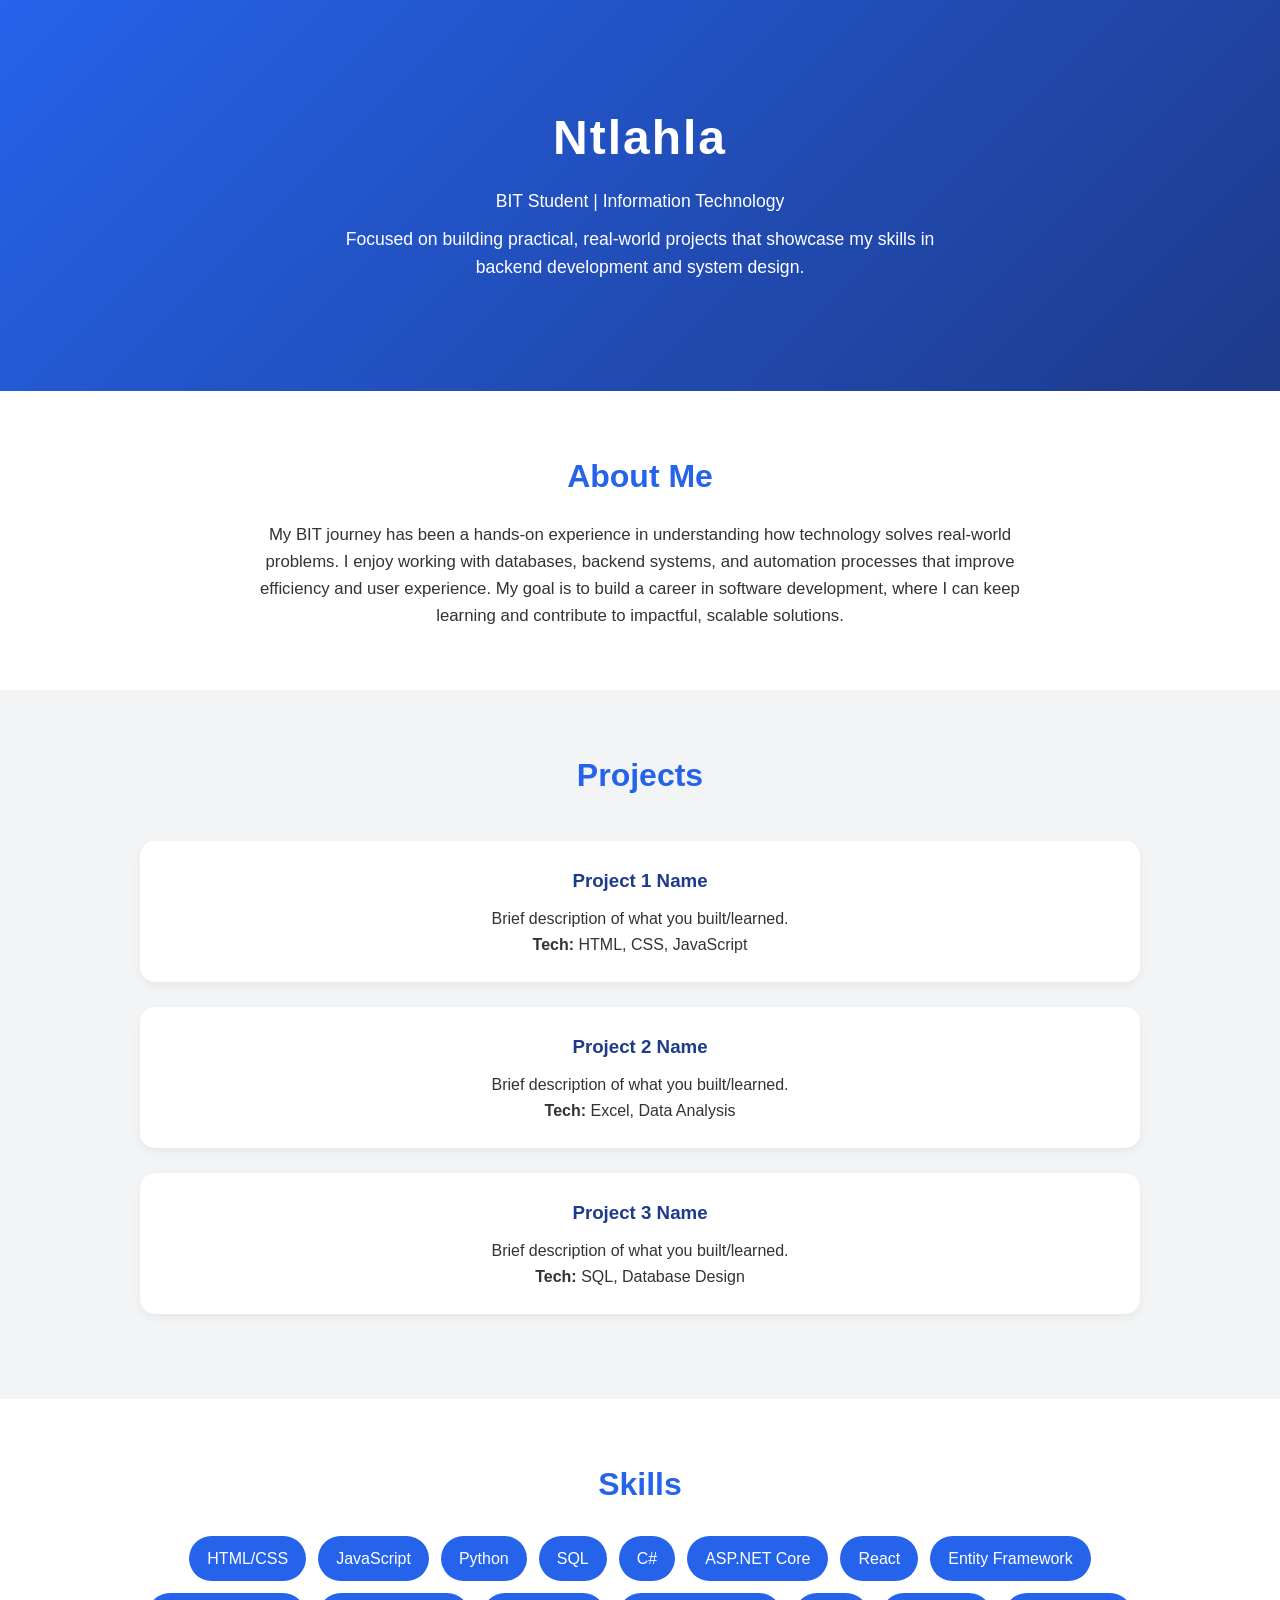
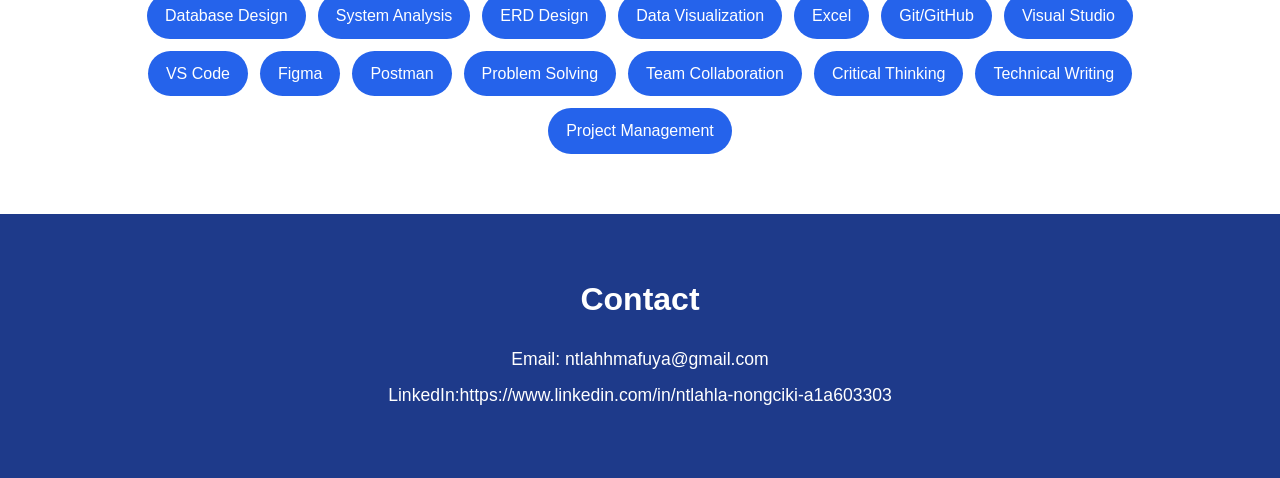
==== index.html @ b8660cd9 "Add files via upload" ====
﻿<!DOCTYPE html>
<html>
<head>
    <meta charset="utf-8" />
    <title>Ntlahla</title>
    <link href="Style.css" rel="stylesheet" />
</head>
<body>
    <!-- HERO SECTION -->
    <section class="hero">
        <div class="container">
            <h1>Ntlahla</h1>
            <p>BIT Student | Information Technology</p>
            <p>
                Focused on building practical, real-world projects that showcase my skills in backend development and system design.
            </p>
        </div>
    </section>

    <!-- ABOUT -->
    <section class="about">
        <div class="container">
            <h2>About Me</h2>
            <p>
                My BIT journey has been a hands-on experience in understanding how technology solves real-world problems.
                I enjoy working with databases, backend systems, and automation processes that improve efficiency and user experience.
                My goal is to build a career in software development, where I can keep learning and contribute to impactful, scalable solutions.
            </p>
        </div>
    </section>

    <!-- PROJECTS -->
    <section class="projects">
        <div class="container">
            <h2>Projects</h2>

            <div class="project-card">
                <h3>Project 1 Name</h3>
                <p>Brief description of what you built/learned.</p>
                <p><strong>Tech:</strong> HTML, CSS, JavaScript</p>
            </div>

            <div class="project-card">
                <h3>Project 2 Name</h3>
                <p>Brief description of what you built/learned.</p>
                <p><strong>Tech:</strong> Excel, Data Analysis</p>
            </div>

            <div class="project-card">
                <h3>Project 3 Name</h3>
                <p>Brief description of what you built/learned.</p>
                <p><strong>Tech:</strong> SQL, Database Design</p>
            </div>
        </div>
    </section>

    <!-- SKILLS -->
    <section class="skills">
        <div class="container">
            <h2>Skills</h2>
            <div class="skills-list">
                <!-- Core Technical Skills -->
                <span class="skill-tag">HTML/CSS</span>
                <span class="skill-tag">JavaScript</span>
                <span class="skill-tag">Python</span>
                <span class="skill-tag">SQL</span>
                <span class="skill-tag">C#</span>
                <span class="skill-tag">ASP.NET Core</span>
                <span class="skill-tag">React</span>
                <span class="skill-tag">Entity Framework</span>

                <!-- Data & Systems -->
                <span class="skill-tag">Database Design</span>
                <span class="skill-tag">System Analysis</span>
                <span class="skill-tag">ERD Design</span>
                <span class="skill-tag">Data Visualization</span>
                <span class="skill-tag">Excel</span>

                <!-- Tools & Platforms -->
                <span class="skill-tag">Git/GitHub</span>
                <span class="skill-tag">Visual Studio</span>
                <span class="skill-tag">VS Code</span>
                <span class="skill-tag">Figma</span>
                <span class="skill-tag">Postman</span>

                <!-- Professional & Soft Skills -->
                <span class="skill-tag">Problem Solving</span>
                <span class="skill-tag">Team Collaboration</span>
                <span class="skill-tag">Critical Thinking</span>
                <span class="skill-tag">Technical Writing</span>
                <span class="skill-tag">Project Management</span>
            </div>
        </div>
    </section>


    <!-- CONTACT -->
    <section class="contact">
        <div class="container">
            <h2>Contact</h2>
            <p>Email: ntlahhmafuya@gmail.com</p>
            <p>LinkedIn:https://www.linkedin.com/in/ntlahla-nongciki-a1a603303</p>
        </div>
    </section>
</body>
</html>
---- Style.css ----
﻿/* ===== GENERAL STYLES ===== */
* {
    margin: 0;
    padding: 0;
    box-sizing: border-box;
    font-family: "Poppins", sans-serif;
}

body {
    background-color: #f9fafb;
    color: #333;
    line-height: 1.6;
}

.container {
    width: 90%;
    max-width: 1000px;
    margin: 0 auto;
}

/* ===== HERO SECTION ===== */
.hero {
    background: linear-gradient(135deg, #2563eb, #1e3a8a);
    color: white;
    text-align: center;
    padding: 100px 20px;
}

    .hero h1 {
        font-size: 3rem;
        margin-bottom: 10px;
        font-weight: 700;
        letter-spacing: 2px;
    }

    .hero p {
        font-size: 1.1rem;
        max-width: 600px;
        margin: 10px auto;
    }

/* ===== ABOUT SECTION ===== */
.about {
    background-color: #fff;
    padding: 60px 20px;
    text-align: center;
}

    .about h2 {
        font-size: 2rem;
        margin-bottom: 20px;
        color: #2563eb;
    }

    .about p {
        max-width: 800px;
        margin: 0 auto;
        font-size: 1.05rem;
    }

/* ===== PROJECTS SECTION ===== */
.projects {
    background-color: #f3f4f6;
    padding: 60px 20px;
    text-align: center;
}

    .projects h2 {
        font-size: 2rem;
        margin-bottom: 40px;
        color: #2563eb;
    }

.project-card {
    background-color: white;
    padding: 25px;
    margin-bottom: 25px;
    border-radius: 15px;
    box-shadow: 0 4px 10px rgba(0, 0, 0, 0.05);
    transition: transform 0.2s ease, box-shadow 0.3s ease;
}

    .project-card:hover {
        transform: translateY(-5px);
        box-shadow: 0 6px 14px rgba(0, 0, 0, 0.1);
    }

    .project-card h3 {
        color: #1e3a8a;
        margin-bottom: 10px;
    }

/* ===== SKILLS SECTION ===== */
.skills {
    background-color: #fff;
    padding: 60px 20px;
    text-align: center;
}

    .skills h2 {
        font-size: 2rem;
        color: #2563eb;
        margin-bottom: 25px;
    }

.skills-list {
    display: flex;
    flex-wrap: wrap;
    justify-content: center;
    gap: 12px;
}

.skill-tag {
    background-color: #2563eb;
    color: white;
    padding: 10px 18px;
    border-radius: 30px;
    font-size: 1rem;
    transition: background-color 0.3s ease, transform 0.2s ease;
}

    .skill-tag:hover {
        background-color: #1d4ed8;
        transform: scale(1.05);
    }

/* ===== CONTACT SECTION ===== */
.contact {
    background-color: #1e3a8a;
    color: white;
    padding: 60px 20px;
    text-align: center;
}

    .contact h2 {
        font-size: 2rem;
        margin-bottom: 20px;
    }

    .contact p {
        margin: 8px 0;
        font-size: 1.1rem;
    }

    .contact a {
        color: #93c5fd;
        text-decoration: none;
    }

        .contact a:hover {
            text-decoration: underline;
        }

/* ===== RESPONSIVE DESIGN ===== */
@media (max-width: 768px) {
    .hero h1 {
        font-size: 2.2rem;
    }

    .hero p {
        font-size: 1rem;
    }

    .skills-list {
        gap: 8px;
    }

    .skill-tag {
        font-size: 0.9rem;
        padding: 8px 14px;
    }
}
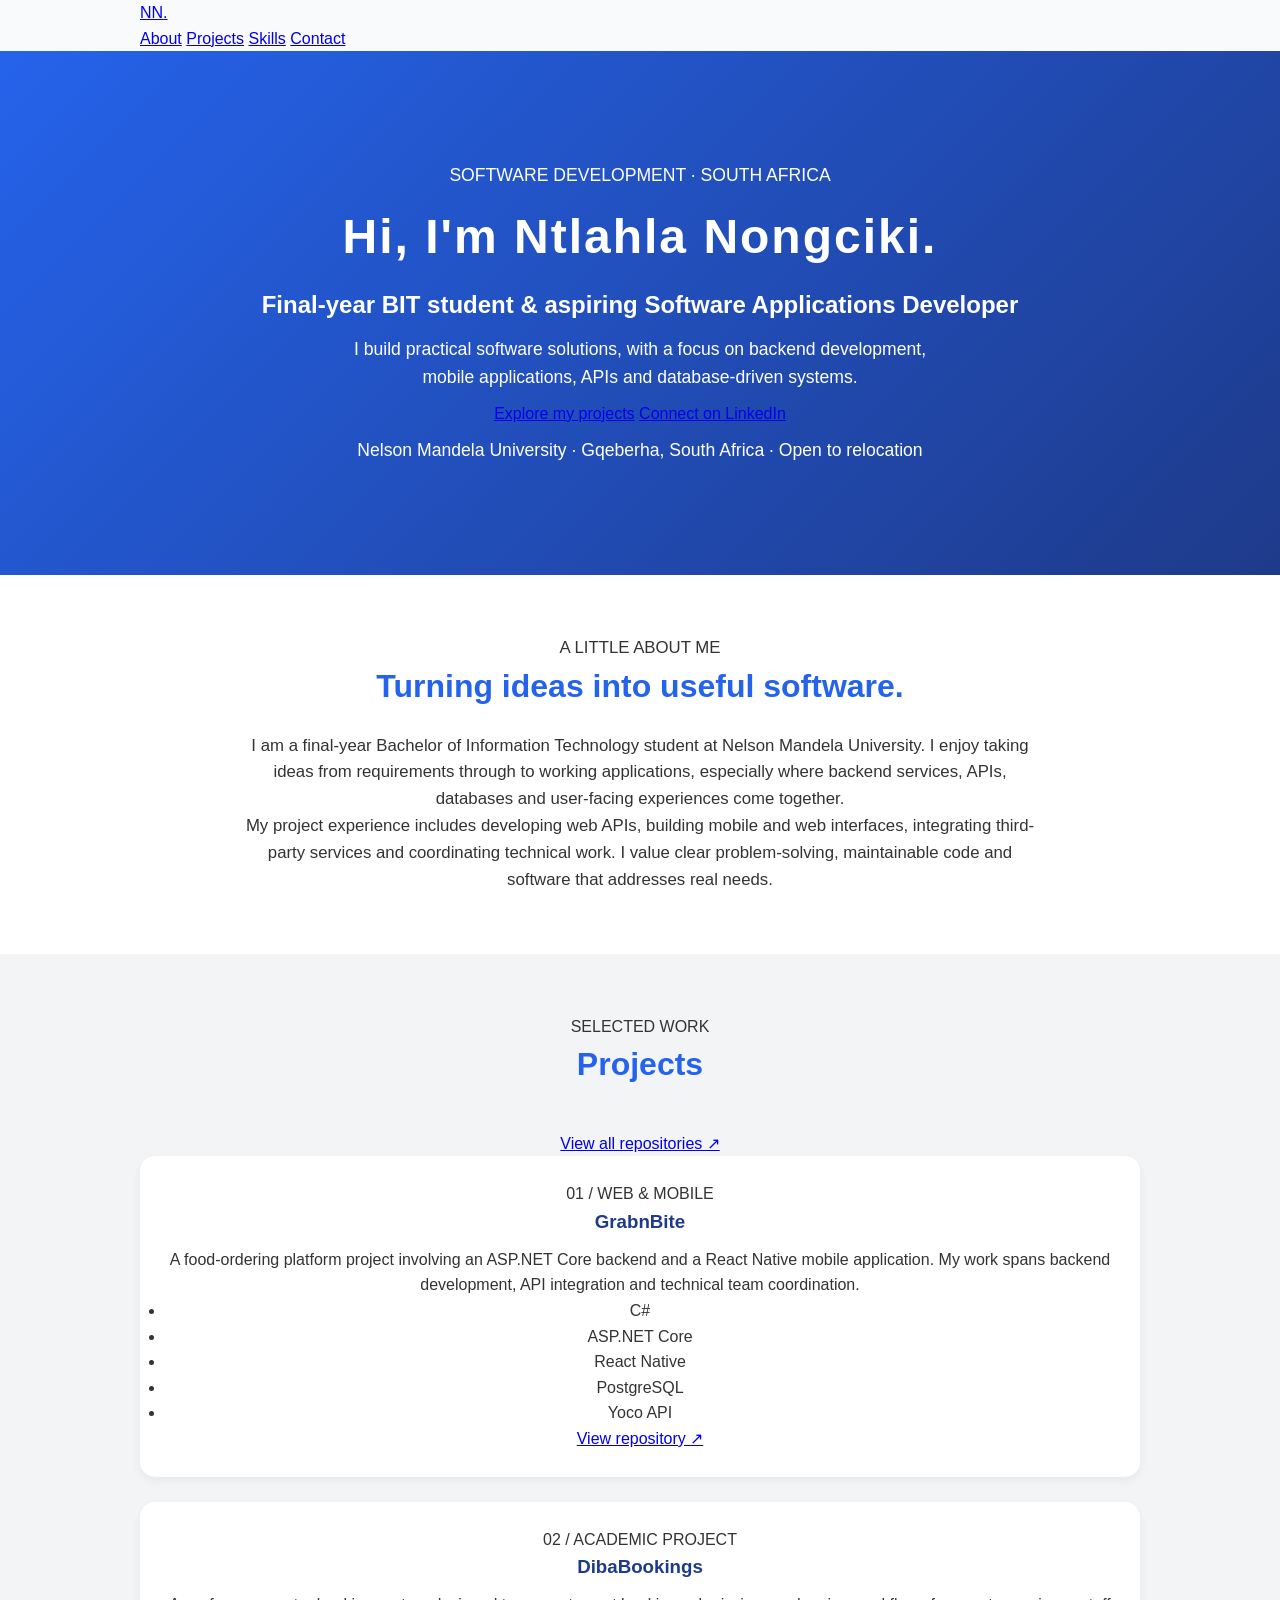
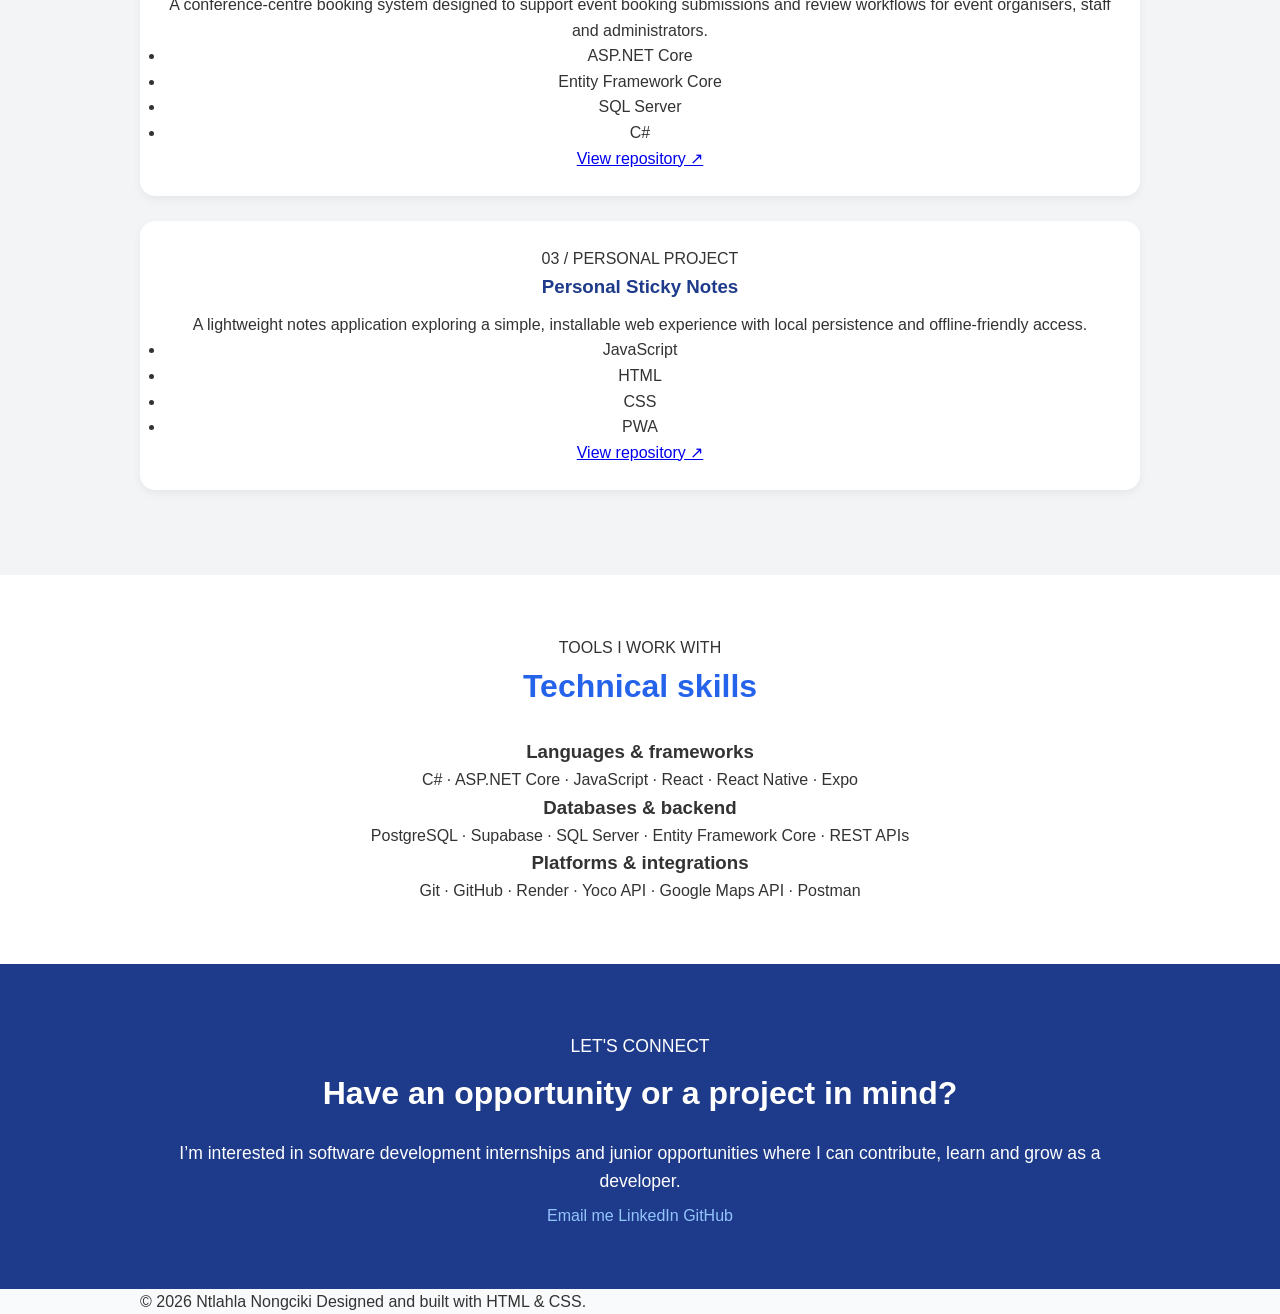
==== commit 2255e177: "Overhaul portfolio homepage content and structure" ====
--- a/index.html
+++ b/index.html
@@ -1,106 +1,134 @@
-﻿<!DOCTYPE html>
-<html>
-<head>
-    <meta charset="utf-8" />
-    <title>Ntlahla</title>
-    <link href="Style.css" rel="stylesheet" />
-</head>
-<body>
-    <!-- HERO SECTION -->
-    <section class="hero">
-        <div class="container">
-            <h1>Ntlahla</h1>
-            <p>BIT Student | Information Technology</p>
-            <p>
-                Focused on building practical, real-world projects that showcase my skills in backend development and system design.
-            </p>
-        </div>
-    </section>
-
-    <!-- ABOUT -->
-    <section class="about">
-        <div class="container">
-            <h2>About Me</h2>
-            <p>
-                My BIT journey has been a hands-on experience in understanding how technology solves real-world problems.
-                I enjoy working with databases, backend systems, and automation processes that improve efficiency and user experience.
-                My goal is to build a career in software development, where I can keep learning and contribute to impactful, scalable solutions.
-            </p>
-        </div>
-    </section>
-
-    <!-- PROJECTS -->
-    <section class="projects">
-        <div class="container">
-            <h2>Projects</h2>
-
-            <div class="project-card">
-                <h3>Project 1 Name</h3>
-                <p>Brief description of what you built/learned.</p>
-                <p><strong>Tech:</strong> HTML, CSS, JavaScript</p>
-            </div>
-
-            <div class="project-card">
-                <h3>Project 2 Name</h3>
-                <p>Brief description of what you built/learned.</p>
-                <p><strong>Tech:</strong> Excel, Data Analysis</p>
-            </div>
-
-            <div class="project-card">
-                <h3>Project 3 Name</h3>
-                <p>Brief description of what you built/learned.</p>
-                <p><strong>Tech:</strong> SQL, Database Design</p>
-            </div>
-        </div>
-    </section>
-
-    <!-- SKILLS -->
-    <section class="skills">
-        <div class="container">
-            <h2>Skills</h2>
-            <div class="skills-list">
-                <!-- Core Technical Skills -->
-                <span class="skill-tag">HTML/CSS</span>
-                <span class="skill-tag">JavaScript</span>
-                <span class="skill-tag">Python</span>
-                <span class="skill-tag">SQL</span>
-                <span class="skill-tag">C#</span>
-                <span class="skill-tag">ASP.NET Core</span>
-                <span class="skill-tag">React</span>
-                <span class="skill-tag">Entity Framework</span>
-
-                <!-- Data & Systems -->
-                <span class="skill-tag">Database Design</span>
-                <span class="skill-tag">System Analysis</span>
-                <span class="skill-tag">ERD Design</span>
-                <span class="skill-tag">Data Visualization</span>
-                <span class="skill-tag">Excel</span>
-
-                <!-- Tools & Platforms -->
-                <span class="skill-tag">Git/GitHub</span>
-                <span class="skill-tag">Visual Studio</span>
-                <span class="skill-tag">VS Code</span>
-                <span class="skill-tag">Figma</span>
-                <span class="skill-tag">Postman</span>
-
-                <!-- Professional & Soft Skills -->
-                <span class="skill-tag">Problem Solving</span>
-                <span class="skill-tag">Team Collaboration</span>
-                <span class="skill-tag">Critical Thinking</span>
-                <span class="skill-tag">Technical Writing</span>
-                <span class="skill-tag">Project Management</span>
-            </div>
-        </div>
-    </section>
-
-
-    <!-- CONTACT -->
-    <section class="contact">
-        <div class="container">
-            <h2>Contact</h2>
-            <p>Email: ntlahhmafuya@gmail.com</p>
-            <p>LinkedIn:https://www.linkedin.com/in/ntlahla-nongciki-a1a603303</p>
-        </div>
-    </section>
-</body>
-</html>+<!DOCTYPE html>
+<html lang="en">
+<head>
+    <meta charset="utf-8">
+    <meta name="viewport" content="width=device-width, initial-scale=1">
+    <meta name="description" content="Portfolio of Ntlahla Nongciki, a final-year Bachelor of Information Technology student and aspiring software applications developer.">
+    <meta name="theme-color" content="#111827">
+    <title>Ntlahla Nongciki | Software Applications Developer</title>
+    <link rel="stylesheet" href="Style.css">
+</head>
+<body>
+    <header class="site-header">
+        <nav class="nav container" aria-label="Main navigation">
+            <a class="brand" href="#home">NN<span>.</span></a>
+            <div class="nav-links">
+                <a href="#about">About</a>
+                <a href="#projects">Projects</a>
+                <a href="#skills">Skills</a>
+                <a href="#contact">Contact</a>
+            </div>
+        </nav>
+    </header>
+
+    <main>
+        <section class="hero" id="home">
+            <div class="container hero-content">
+                <p class="eyebrow">SOFTWARE DEVELOPMENT · SOUTH AFRICA</p>
+                <h1>Hi, I'm <span>Ntlahla Nongciki.</span></h1>
+                <h2>Final-year BIT student &amp; aspiring Software Applications Developer</h2>
+                <p class="hero-copy">I build practical software solutions, with a focus on backend development, mobile applications, APIs and database-driven systems.</p>
+                <div class="hero-actions">
+                    <a class="button button-primary" href="#projects">Explore my projects</a>
+                    <a class="button button-secondary" href="https://www.linkedin.com/in/ntlahla-nongciki-a1a603303/" target="_blank" rel="noopener noreferrer">Connect on LinkedIn</a>
+                </div>
+                <p class="location-note">Nelson Mandela University · Gqeberha, South Africa · Open to relocation</p>
+            </div>
+        </section>
+
+        <section class="section about" id="about">
+            <div class="container narrow">
+                <p class="eyebrow">A LITTLE ABOUT ME</p>
+                <h2>Turning ideas into useful software.</h2>
+                <p>I am a final-year Bachelor of Information Technology student at Nelson Mandela University. I enjoy taking ideas from requirements through to working applications, especially where backend services, APIs, databases and user-facing experiences come together.</p>
+                <p>My project experience includes developing web APIs, building mobile and web interfaces, integrating third-party services and coordinating technical work. I value clear problem-solving, maintainable code and software that addresses real needs.</p>
+            </div>
+        </section>
+
+        <section class="section projects" id="projects">
+            <div class="container">
+                <div class="section-heading">
+                    <div>
+                        <p class="eyebrow">SELECTED WORK</p>
+                        <h2>Projects</h2>
+                    </div>
+                    <a class="text-link" href="https://github.com/Ntlahla5408?tab=repositories" target="_blank" rel="noopener noreferrer">View all repositories ↗</a>
+                </div>
+
+                <div class="project-grid">
+                    <article class="project-card">
+                        <div class="project-number">01 / WEB &amp; MOBILE</div>
+                        <h3>GrabnBite</h3>
+                        <p>A food-ordering platform project involving an ASP.NET Core backend and a React Native mobile application. My work spans backend development, API integration and technical team coordination.</p>
+                        <ul class="tag-list">
+                            <li>C#</li><li>ASP.NET Core</li><li>React Native</li><li>PostgreSQL</li><li>Yoco API</li>
+                        </ul>
+                        <a class="card-link" href="https://github.com/Mega-X-Industries/GrabnBite" target="_blank" rel="noopener noreferrer">View repository ↗</a>
+                    </article>
+
+                    <article class="project-card">
+                        <div class="project-number">02 / ACADEMIC PROJECT</div>
+                        <h3>DibaBookings</h3>
+                        <p>A conference-centre booking system designed to support event booking submissions and review workflows for event organisers, staff and administrators.</p>
+                        <ul class="tag-list">
+                            <li>ASP.NET Core</li><li>Entity Framework Core</li><li>SQL Server</li><li>C#</li>
+                        </ul>
+                        <a class="card-link" href="https://github.com/Ntlahla5408/DibaBookings" target="_blank" rel="noopener noreferrer">View repository ↗</a>
+                    </article>
+
+                    <article class="project-card">
+                        <div class="project-number">03 / PERSONAL PROJECT</div>
+                        <h3>Personal Sticky Notes</h3>
+                        <p>A lightweight notes application exploring a simple, installable web experience with local persistence and offline-friendly access.</p>
+                        <ul class="tag-list">
+                            <li>JavaScript</li><li>HTML</li><li>CSS</li><li>PWA</li>
+                        </ul>
+                        <a class="card-link" href="https://github.com/Ntlahla5408/Personal_Sticky_Notes" target="_blank" rel="noopener noreferrer">View repository ↗</a>
+                    </article>
+                </div>
+            </div>
+        </section>
+
+        <section class="section skills" id="skills">
+            <div class="container">
+                <p class="eyebrow">TOOLS I WORK WITH</p>
+                <h2>Technical skills</h2>
+                <div class="skill-groups">
+                    <div class="skill-group">
+                        <h3>Languages &amp; frameworks</h3>
+                        <p>C# · ASP.NET Core · JavaScript · React · React Native · Expo</p>
+                    </div>
+                    <div class="skill-group">
+                        <h3>Databases &amp; backend</h3>
+                        <p>PostgreSQL · Supabase · SQL Server · Entity Framework Core · REST APIs</p>
+                    </div>
+                    <div class="skill-group">
+                        <h3>Platforms &amp; integrations</h3>
+                        <p>Git · GitHub · Render · Yoco API · Google Maps API · Postman</p>
+                    </div>
+                </div>
+            </div>
+        </section>
+
+        <section class="section contact" id="contact">
+            <div class="container narrow">
+                <p class="eyebrow">LET'S CONNECT</p>
+                <h2>Have an opportunity or a project in mind?</h2>
+                <p>I’m interested in software development internships and junior opportunities where I can contribute, learn and grow as a developer.</p>
+                <div class="contact-actions">
+                    <a class="button button-primary" href="mailto:ntlahhmafuya@gmail.com">Email me</a>
+                    <a class="button button-secondary" href="https://www.linkedin.com/in/ntlahla-nongciki-a1a603303/" target="_blank" rel="noopener noreferrer">LinkedIn</a>
+                    <a class="button button-secondary" href="https://github.com/Ntlahla5408" target="_blank" rel="noopener noreferrer">GitHub</a>
+                </div>
+            </div>
+        </section>
+    </main>
+
+    <footer class="site-footer">
+        <div class="container footer-inner">
+            <span>© <span id="year">2026</span> Ntlahla Nongciki</span>
+            <span>Designed and built with HTML &amp; CSS.</span>
+        </div>
+    </footer>
+</body>
+</html>
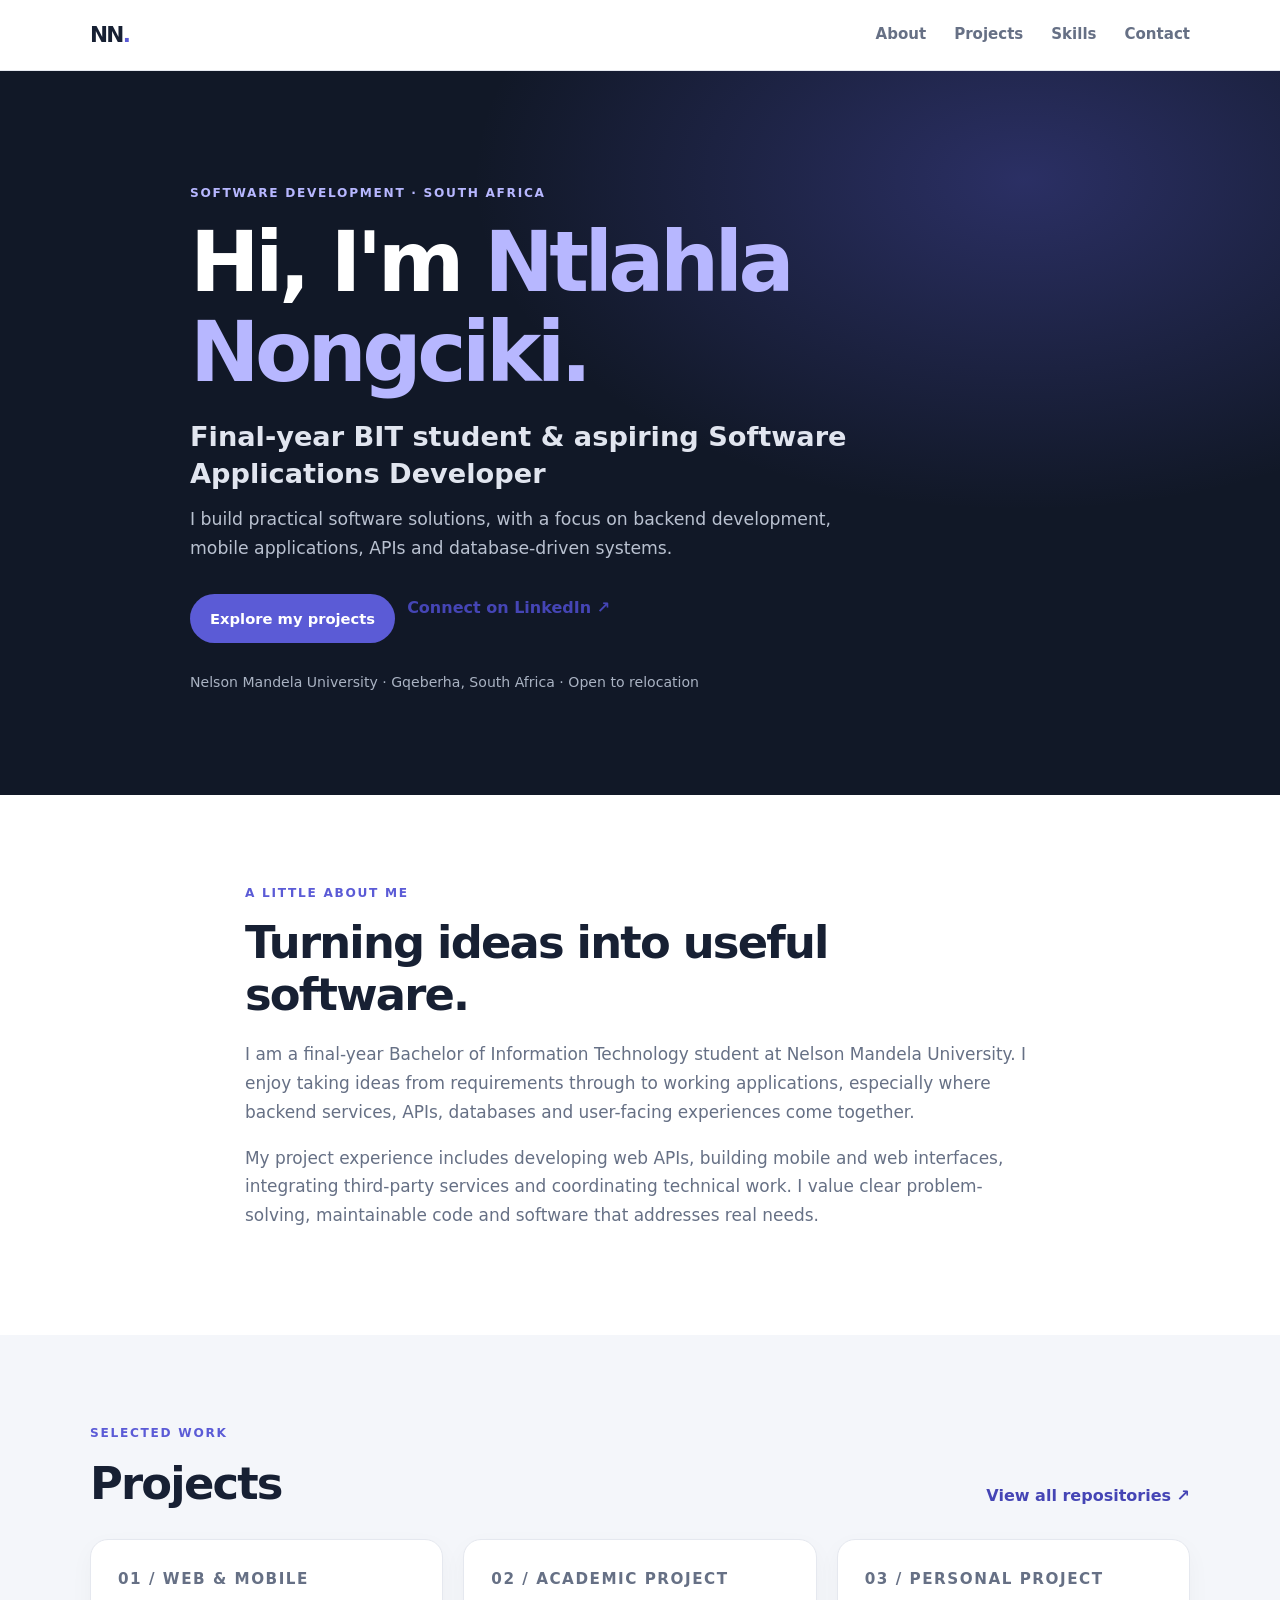
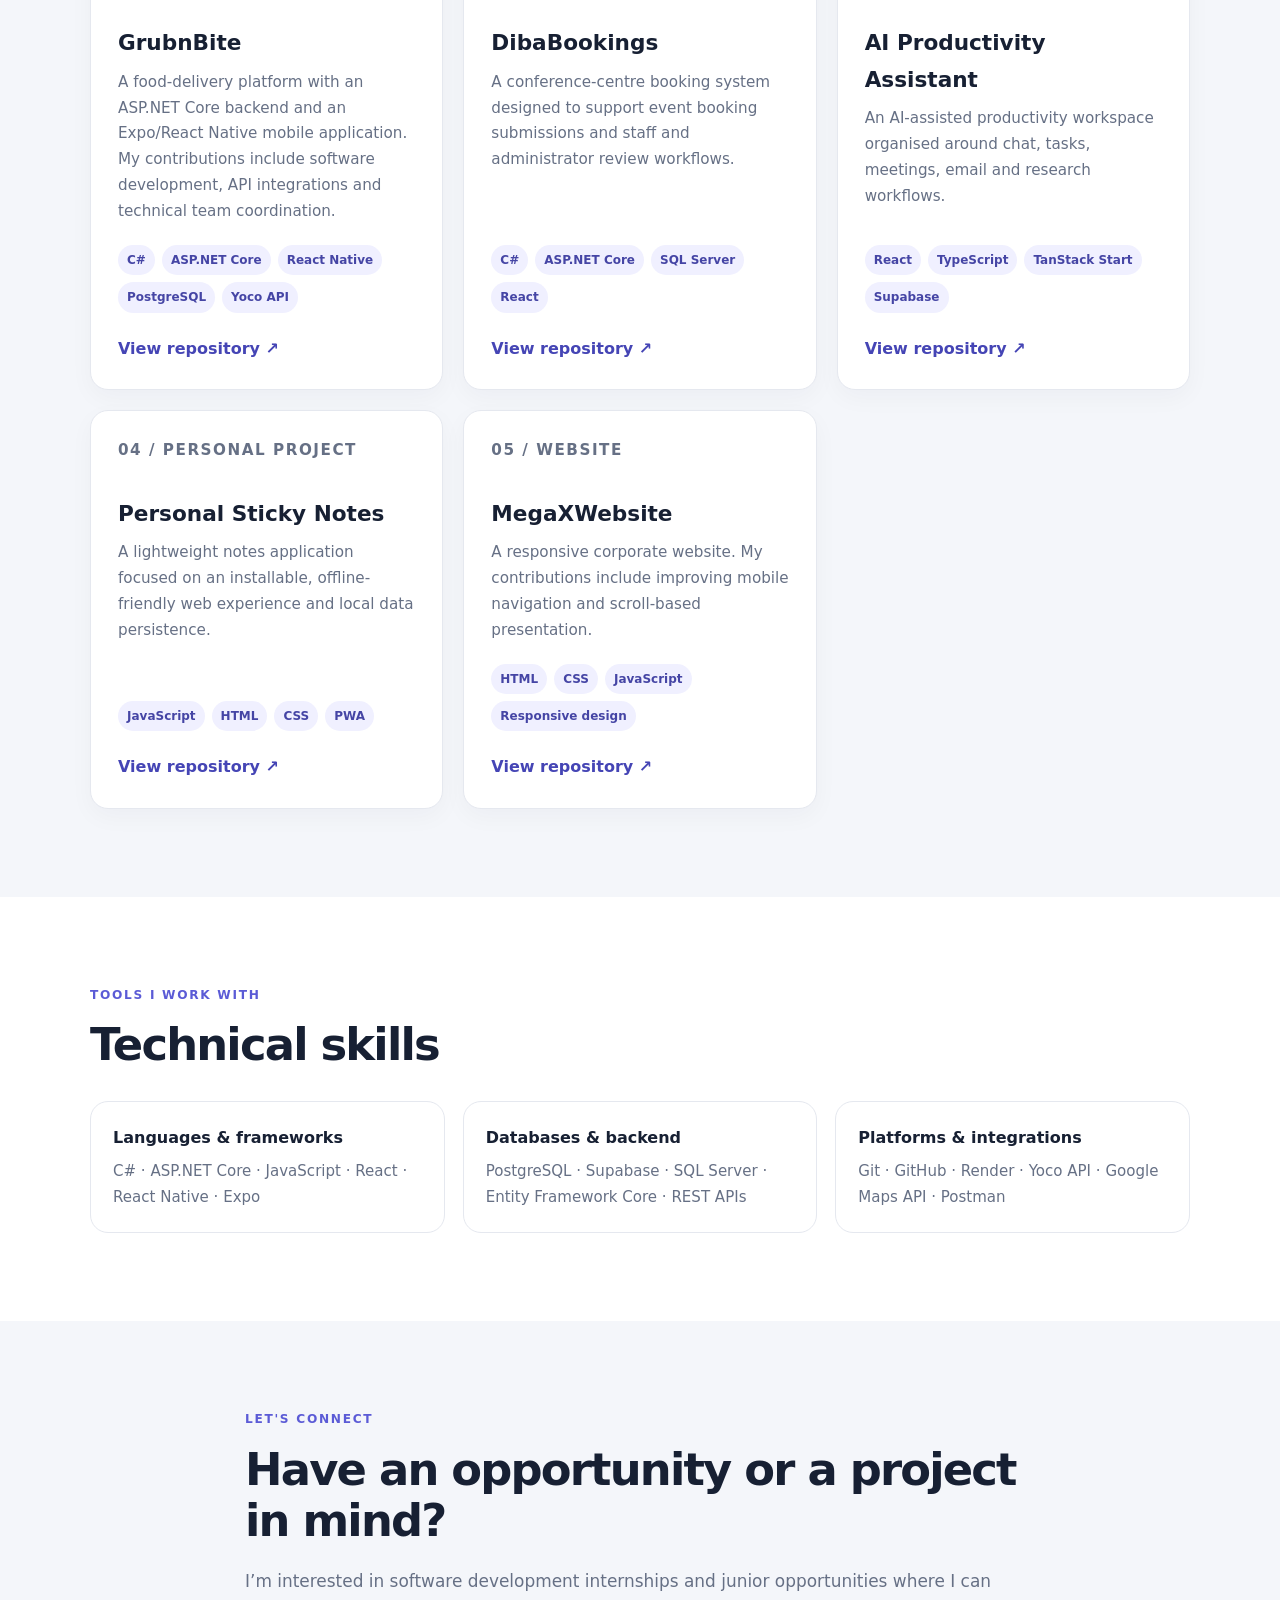
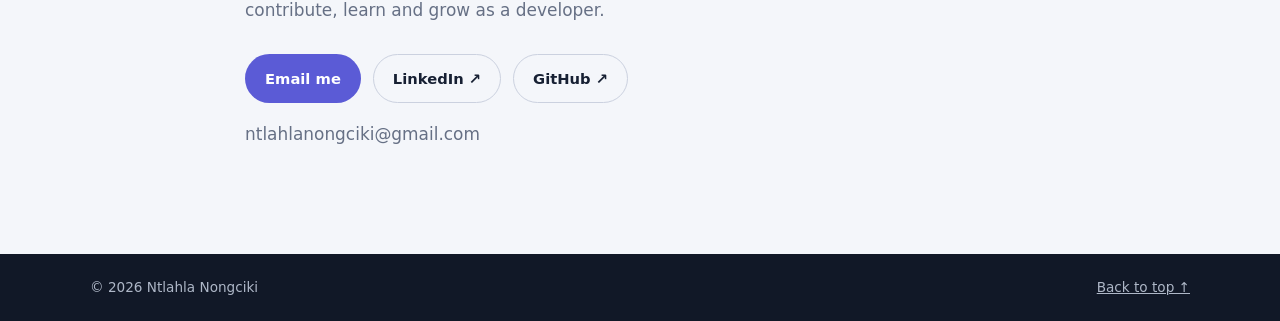
==== commit 7a96045a: "Refresh portfolio content and project showcase" ====
--- a/index.html
+++ b/index.html
@@ -4,14 +4,14 @@
     <meta charset="utf-8">
     <meta name="viewport" content="width=device-width, initial-scale=1">
     <meta name="description" content="Portfolio of Ntlahla Nongciki, a final-year Bachelor of Information Technology student and aspiring software applications developer.">
-    <meta name="theme-color" content="#111827">
+    <meta name="theme-color" content="#ffffff">
     <title>Ntlahla Nongciki | Software Applications Developer</title>
     <link rel="stylesheet" href="Style.css">
 </head>
 <body>
     <header class="site-header">
         <nav class="nav container" aria-label="Main navigation">
-            <a class="brand" href="#home">NN<span>.</span></a>
+            <a class="brand" href="#home" aria-label="Ntlahla Nongciki, home">NN<span>.</span></a>
             <div class="nav-links">
                 <a href="#about">About</a>
                 <a href="#projects">Projects</a>
@@ -30,7 +30,7 @@
                 <p class="hero-copy">I build practical software solutions, with a focus on backend development, mobile applications, APIs and database-driven systems.</p>
                 <div class="hero-actions">
                     <a class="button button-primary" href="#projects">Explore my projects</a>
-                    <a class="button button-secondary" href="https://www.linkedin.com/in/ntlahla-nongciki-a1a603303/" target="_blank" rel="noopener noreferrer">Connect on LinkedIn</a>
+                    <a class="text-link" href="https://www.linkedin.com/in/ntlahla-nongciki-a1a603303/" target="_blank" rel="noopener noreferrer">Connect on LinkedIn ↗</a>
                 </div>
                 <p class="location-note">Nelson Mandela University · Gqeberha, South Africa · Open to relocation</p>
             </div>
@@ -57,33 +57,43 @@
 
                 <div class="project-grid">
                     <article class="project-card">
-                        <div class="project-number">01 / WEB &amp; MOBILE</div>
-                        <h3>GrabnBite</h3>
-                        <p>A food-ordering platform project involving an ASP.NET Core backend and a React Native mobile application. My work spans backend development, API integration and technical team coordination.</p>
-                        <ul class="tag-list">
-                            <li>C#</li><li>ASP.NET Core</li><li>React Native</li><li>PostgreSQL</li><li>Yoco API</li>
-                        </ul>
+                        <p class="project-number">01 / WEB &amp; MOBILE</p>
+                        <h3>GrubnBite</h3>
+                        <p>A food-delivery platform with an ASP.NET Core backend and an Expo/React Native mobile application. My contributions include software development, API integrations and technical team coordination.</p>
+                        <ul class="tag-list"><li>C#</li><li>ASP.NET Core</li><li>React Native</li><li>PostgreSQL</li><li>Yoco API</li></ul>
                         <a class="card-link" href="https://github.com/Mega-X-Industries/GrabnBite" target="_blank" rel="noopener noreferrer">View repository ↗</a>
                     </article>
 
                     <article class="project-card">
-                        <div class="project-number">02 / ACADEMIC PROJECT</div>
+                        <p class="project-number">02 / ACADEMIC PROJECT</p>
                         <h3>DibaBookings</h3>
-                        <p>A conference-centre booking system designed to support event booking submissions and review workflows for event organisers, staff and administrators.</p>
-                        <ul class="tag-list">
-                            <li>ASP.NET Core</li><li>Entity Framework Core</li><li>SQL Server</li><li>C#</li>
-                        </ul>
+                        <p>A conference-centre booking system designed to support event booking submissions and staff and administrator review workflows.</p>
+                        <ul class="tag-list"><li>C#</li><li>ASP.NET Core</li><li>SQL Server</li><li>React</li></ul>
                         <a class="card-link" href="https://github.com/Ntlahla5408/DibaBookings" target="_blank" rel="noopener noreferrer">View repository ↗</a>
                     </article>
 
                     <article class="project-card">
-                        <div class="project-number">03 / PERSONAL PROJECT</div>
+                        <p class="project-number">03 / PERSONAL PROJECT</p>
+                        <h3>AI Productivity Assistant</h3>
+                        <p>An AI-assisted productivity workspace organised around chat, tasks, meetings, email and research workflows.</p>
+                        <ul class="tag-list"><li>React</li><li>TypeScript</li><li>TanStack Start</li><li>Supabase</li></ul>
+                        <a class="card-link" href="https://github.com/Ntlahla5408/ai_productivity_assistant" target="_blank" rel="noopener noreferrer">View repository ↗</a>
+                    </article>
+
+                    <article class="project-card">
+                        <p class="project-number">04 / PERSONAL PROJECT</p>
                         <h3>Personal Sticky Notes</h3>
-                        <p>A lightweight notes application exploring a simple, installable web experience with local persistence and offline-friendly access.</p>
-                        <ul class="tag-list">
-                            <li>JavaScript</li><li>HTML</li><li>CSS</li><li>PWA</li>
-                        </ul>
+                        <p>A lightweight notes application focused on an installable, offline-friendly web experience and local data persistence.</p>
+                        <ul class="tag-list"><li>JavaScript</li><li>HTML</li><li>CSS</li><li>PWA</li></ul>
                         <a class="card-link" href="https://github.com/Ntlahla5408/Personal_Sticky_Notes" target="_blank" rel="noopener noreferrer">View repository ↗</a>
+                    </article>
+
+                    <article class="project-card">
+                        <p class="project-number">05 / WEBSITE</p>
+                        <h3>MegaXWebsite</h3>
+                        <p>A responsive corporate website. My contributions include improving mobile navigation and scroll-based presentation.</p>
+                        <ul class="tag-list"><li>HTML</li><li>CSS</li><li>JavaScript</li><li>Responsive design</li></ul>
+                        <a class="card-link" href="https://github.com/Mega-X-Industries/MegaXWebsite" target="_blank" rel="noopener noreferrer">View repository ↗</a>
                     </article>
                 </div>
             </div>
@@ -94,18 +104,9 @@
                 <p class="eyebrow">TOOLS I WORK WITH</p>
                 <h2>Technical skills</h2>
                 <div class="skill-groups">
-                    <div class="skill-group">
-                        <h3>Languages &amp; frameworks</h3>
-                        <p>C# · ASP.NET Core · JavaScript · React · React Native · Expo</p>
-                    </div>
-                    <div class="skill-group">
-                        <h3>Databases &amp; backend</h3>
-                        <p>PostgreSQL · Supabase · SQL Server · Entity Framework Core · REST APIs</p>
-                    </div>
-                    <div class="skill-group">
-                        <h3>Platforms &amp; integrations</h3>
-                        <p>Git · GitHub · Render · Yoco API · Google Maps API · Postman</p>
-                    </div>
+                    <div class="skill-group"><h3>Languages &amp; frameworks</h3><p>C# · ASP.NET Core · JavaScript · React · React Native · Expo</p></div>
+                    <div class="skill-group"><h3>Databases &amp; backend</h3><p>PostgreSQL · Supabase · SQL Server · Entity Framework Core · REST APIs</p></div>
+                    <div class="skill-group"><h3>Platforms &amp; integrations</h3><p>Git · GitHub · Render · Yoco API · Google Maps API · Postman</p></div>
                 </div>
             </div>
         </section>
@@ -116,19 +117,20 @@
                 <h2>Have an opportunity or a project in mind?</h2>
                 <p>I’m interested in software development internships and junior opportunities where I can contribute, learn and grow as a developer.</p>
                 <div class="contact-actions">
-                    <a class="button button-primary" href="mailto:ntlahhmafuya@gmail.com">Email me</a>
-                    <a class="button button-secondary" href="https://www.linkedin.com/in/ntlahla-nongciki-a1a603303/" target="_blank" rel="noopener noreferrer">LinkedIn</a>
-                    <a class="button button-secondary" href="https://github.com/Ntlahla5408" target="_blank" rel="noopener noreferrer">GitHub</a>
+                    <a class="button button-primary" href="mailto:ntlahlanongciki@gmail.com">Email me</a>
+                    <a class="button button-secondary" href="https://www.linkedin.com/in/ntlahla-nongciki-a1a603303/" target="_blank" rel="noopener noreferrer">LinkedIn ↗</a>
+                    <a class="button button-secondary" href="https://github.com/Ntlahla5408" target="_blank" rel="noopener noreferrer">GitHub ↗</a>
                 </div>
+                <p class="contact-email">ntlahlanongciki@gmail.com</p>
             </div>
         </section>
     </main>
 
     <footer class="site-footer">
         <div class="container footer-inner">
-            <span>© <span id="year">2026</span> Ntlahla Nongciki</span>
-            <span>Designed and built with HTML &amp; CSS.</span>
+            <span>© 2026 Ntlahla Nongciki</span>
+            <a href="#home">Back to top ↑</a>
         </div>
     </footer>
 </body>
-</html>
+</html>
--- a/Style.css
+++ b/Style.css
@@ -1,172 +1,92 @@
-﻿/* ===== GENERAL STYLES ===== */
-* {
-    margin: 0;
-    padding: 0;
-    box-sizing: border-box;
-    font-family: "Poppins", sans-serif;
-}
-
-body {
-    background-color: #f9fafb;
-    color: #333;
-    line-height: 1.6;
-}
-
-.container {
-    width: 90%;
-    max-width: 1000px;
-    margin: 0 auto;
-}
-
-/* ===== HERO SECTION ===== */
-.hero {
-    background: linear-gradient(135deg, #2563eb, #1e3a8a);
-    color: white;
-    text-align: center;
-    padding: 100px 20px;
-}
-
-    .hero h1 {
-        font-size: 3rem;
-        margin-bottom: 10px;
-        font-weight: 700;
-        letter-spacing: 2px;
-    }
-
-    .hero p {
-        font-size: 1.1rem;
-        max-width: 600px;
-        margin: 10px auto;
-    }
-
-/* ===== ABOUT SECTION ===== */
-.about {
-    background-color: #fff;
-    padding: 60px 20px;
-    text-align: center;
-}
-
-    .about h2 {
-        font-size: 2rem;
-        margin-bottom: 20px;
-        color: #2563eb;
-    }
-
-    .about p {
-        max-width: 800px;
-        margin: 0 auto;
-        font-size: 1.05rem;
-    }
-
-/* ===== PROJECTS SECTION ===== */
-.projects {
-    background-color: #f3f4f6;
-    padding: 60px 20px;
-    text-align: center;
-}
-
-    .projects h2 {
-        font-size: 2rem;
-        margin-bottom: 40px;
-        color: #2563eb;
-    }
-
-.project-card {
-    background-color: white;
-    padding: 25px;
-    margin-bottom: 25px;
-    border-radius: 15px;
-    box-shadow: 0 4px 10px rgba(0, 0, 0, 0.05);
-    transition: transform 0.2s ease, box-shadow 0.3s ease;
-}
-
-    .project-card:hover {
-        transform: translateY(-5px);
-        box-shadow: 0 6px 14px rgba(0, 0, 0, 0.1);
-    }
-
-    .project-card h3 {
-        color: #1e3a8a;
-        margin-bottom: 10px;
-    }
-
-/* ===== SKILLS SECTION ===== */
-.skills {
-    background-color: #fff;
-    padding: 60px 20px;
-    text-align: center;
-}
-
-    .skills h2 {
-        font-size: 2rem;
-        color: #2563eb;
-        margin-bottom: 25px;
-    }
-
-.skills-list {
-    display: flex;
-    flex-wrap: wrap;
-    justify-content: center;
-    gap: 12px;
-}
-
-.skill-tag {
-    background-color: #2563eb;
-    color: white;
-    padding: 10px 18px;
-    border-radius: 30px;
-    font-size: 1rem;
-    transition: background-color 0.3s ease, transform 0.2s ease;
-}
-
-    .skill-tag:hover {
-        background-color: #1d4ed8;
-        transform: scale(1.05);
-    }
-
-/* ===== CONTACT SECTION ===== */
-.contact {
-    background-color: #1e3a8a;
-    color: white;
-    padding: 60px 20px;
-    text-align: center;
-}
-
-    .contact h2 {
-        font-size: 2rem;
-        margin-bottom: 20px;
-    }
-
-    .contact p {
-        margin: 8px 0;
-        font-size: 1.1rem;
-    }
-
-    .contact a {
-        color: #93c5fd;
-        text-decoration: none;
-    }
-
-        .contact a:hover {
-            text-decoration: underline;
-        }
-
-/* ===== RESPONSIVE DESIGN ===== */
-@media (max-width: 768px) {
-    .hero h1 {
-        font-size: 2.2rem;
-    }
-
-    .hero p {
-        font-size: 1rem;
-    }
-
-    .skills-list {
-        gap: 8px;
-    }
-
-    .skill-tag {
-        font-size: 0.9rem;
-        padding: 8px 14px;
-    }
-}
+:root {
+    color-scheme: light;
+    --ink: #172033;
+    --muted: #667085;
+    --surface: #ffffff;
+    --surface-soft: #f4f6fa;
+    --accent: #5b5bd6;
+    --accent-dark: #4545b5;
+    --line: #e5e8ef;
+    --dark: #111827;
+    --radius: 18px;
+    font-family: Inter, ui-sans-serif, system-ui, -apple-system, BlinkMacSystemFont, "Segoe UI", sans-serif;
+}
+
+* { box-sizing: border-box; }
+html { scroll-behavior: smooth; scroll-padding-top: 82px; }
+body { margin: 0; background: var(--surface); color: var(--ink); line-height: 1.7; }
+a { color: inherit; }
+.container { width: min(1100px, calc(100% - 40px)); margin-inline: auto; }
+.narrow { max-width: 790px; }
+.site-header { position: sticky; top: 0; z-index: 10; background: rgba(255,255,255,.94); border-bottom: 1px solid var(--line); backdrop-filter: blur(12px); }
+.nav { min-height: 70px; display: flex; align-items: center; justify-content: space-between; gap: 24px; }
+.brand { font-size: 1.35rem; font-weight: 850; letter-spacing: -.08em; text-decoration: none; }
+.brand span { color: var(--accent); }
+.nav-links { display: flex; gap: 28px; }
+.nav-links a { color: var(--muted); font-size: .94rem; font-weight: 650; text-decoration: none; }
+.nav-links a:hover, .text-link:hover, .card-link:hover { color: var(--accent); }
+
+.hero { color: #fff; background: radial-gradient(ellipse at 80% 15%, rgba(91,91,214,.35), transparent 38%), var(--dark); padding: 112px 0 100px; }
+.hero-content { max-width: 900px; }
+.eyebrow { margin: 0 0 14px; color: var(--accent); font-size: .76rem; font-weight: 800; letter-spacing: .14em; }
+.hero .eyebrow { color: #b7b7ff; }
+.hero h1 { max-width: 850px; margin: 0; font-size: clamp(2.65rem, 7vw, 5.2rem); line-height: 1.08; letter-spacing: -.055em; }
+.hero h1 span { color: #b7b7ff; }
+.hero h2 { max-width: 700px; margin: 22px 0 12px; color: #e1e5ef; font-size: clamp(1.2rem, 3vw, 1.7rem); font-weight: 600; line-height: 1.35; }
+.hero-copy { max-width: 650px; margin: 0; color: #b9c1d0; font-size: 1.08rem; }
+.hero-actions, .contact-actions { display: flex; flex-wrap: wrap; gap: 12px; margin-top: 30px; }
+.button { display: inline-flex; min-height: 46px; align-items: center; justify-content: center; padding: 11px 19px; border: 1px solid transparent; border-radius: 999px; font-size: .92rem; font-weight: 750; text-decoration: none; transition: transform .18s ease, background .18s ease; }
+.button:hover { transform: translateY(-2px); }
+.button-primary { background: var(--accent); color: #fff; }
+.button-primary:hover { background: var(--accent-dark); }
+.button-secondary { border-color: rgba(255,255,255,.28); color: #fff; }
+.button-secondary:hover { background: rgba(255,255,255,.09); }
+.location-note { margin: 28px 0 0; color: #aab3c3; font-size: .88rem; }
+
+.section { padding: 88px 0; }
+.section h2 { margin: 0 0 20px; font-size: clamp(2rem, 4vw, 2.8rem); line-height: 1.15; letter-spacing: -.04em; }
+.about p:not(.eyebrow), .contact p:not(.eyebrow) { color: var(--muted); font-size: 1.06rem; }
+.projects { background: var(--surface-soft); }
+.section-heading { display: flex; align-items: end; justify-content: space-between; gap: 20px; margin-bottom: 30px; }
+.section-heading h2 { margin-bottom: 0; }
+.text-link, .card-link { color: var(--accent-dark); font-weight: 750; text-decoration: none; }
+.project-grid { display: grid; grid-template-columns: repeat(3, minmax(0, 1fr)); gap: 20px; }
+.project-card { display: flex; flex-direction: column; min-height: 100%; padding: 27px; border: 1px solid var(--line); border-radius: var(--radius); background: var(--surface); box-shadow: 0 8px 24px rgba(23,32,51,.035); }
+.project-number { color: var(--accent); font-size: .72rem; font-weight: 850; letter-spacing: .1em; }
+.project-card h3 { margin: 12px 0 8px; font-size: 1.35rem; }
+.project-card p { margin: 0 0 20px; color: var(--muted); font-size: .95rem; }
+.tag-list { display: flex; flex-wrap: wrap; gap: 7px; margin: auto 0 22px; padding: 0; list-style: none; }
+.tag-list li { padding: 5px 9px; border-radius: 999px; background: #f0f0ff; color: #4545a5; font-size: .75rem; font-weight: 700; }
+.card-link { align-self: flex-start; }
+.skills { background: #fff; }
+.skill-groups { display: grid; grid-template-columns: repeat(3, minmax(0, 1fr)); gap: 18px; margin-top: 30px; }
+.skill-group { padding: 22px; border: 1px solid var(--line); border-radius: var(--radius); }
+.skill-group h3 { margin: 0 0 8px; font-size: 1rem; }
+.skill-group p { margin: 0; color: var(--muted); font-size: .94rem; }
+.contact { background: var(--surface-soft); }
+.contact .button-secondary { border-color: #cbd1df; color: var(--ink); }
+.contact .button-secondary:hover { background: #e9ebf5; }
+.site-footer { padding: 22px 0; background: var(--dark); color: #aeb7c7; font-size: .85rem; }
+.footer-inner { display: flex; justify-content: space-between; gap: 16px; }
+
+@media (max-width: 800px) {
+    .project-grid, .skill-groups { grid-template-columns: 1fr 1fr; }
+    .hero { padding: 88px 0 78px; }
+}
+@media (max-width: 560px) {
+    .container { width: min(100% - 32px, 1100px); }
+    .nav { min-height: 62px; align-items: flex-start; flex-direction: column; justify-content: center; gap: 2px; padding-block: 10px; }
+    .nav-links { width: 100%; gap: 19px; overflow-x: auto; padding: 4px 0; }
+    .nav-links a { flex: 0 0 auto; font-size: .86rem; }
+    .hero { padding: 72px 0 66px; }
+    .hero h1 { font-size: clamp(2.45rem, 12vw, 3.6rem); }
+    .hero-copy { font-size: 1rem; }
+    .section { padding: 66px 0; }
+    .section-heading { align-items: flex-start; flex-direction: column; }
+    .project-grid, .skill-groups { grid-template-columns: 1fr; }
+    .project-card { padding: 23px; }
+    .footer-inner { flex-direction: column; gap: 4px; }
+}
+@media (prefers-reduced-motion: reduce) {
+    *, *::before, *::after { scroll-behavior: auto !important; transition-duration: .01ms !important; }
+}
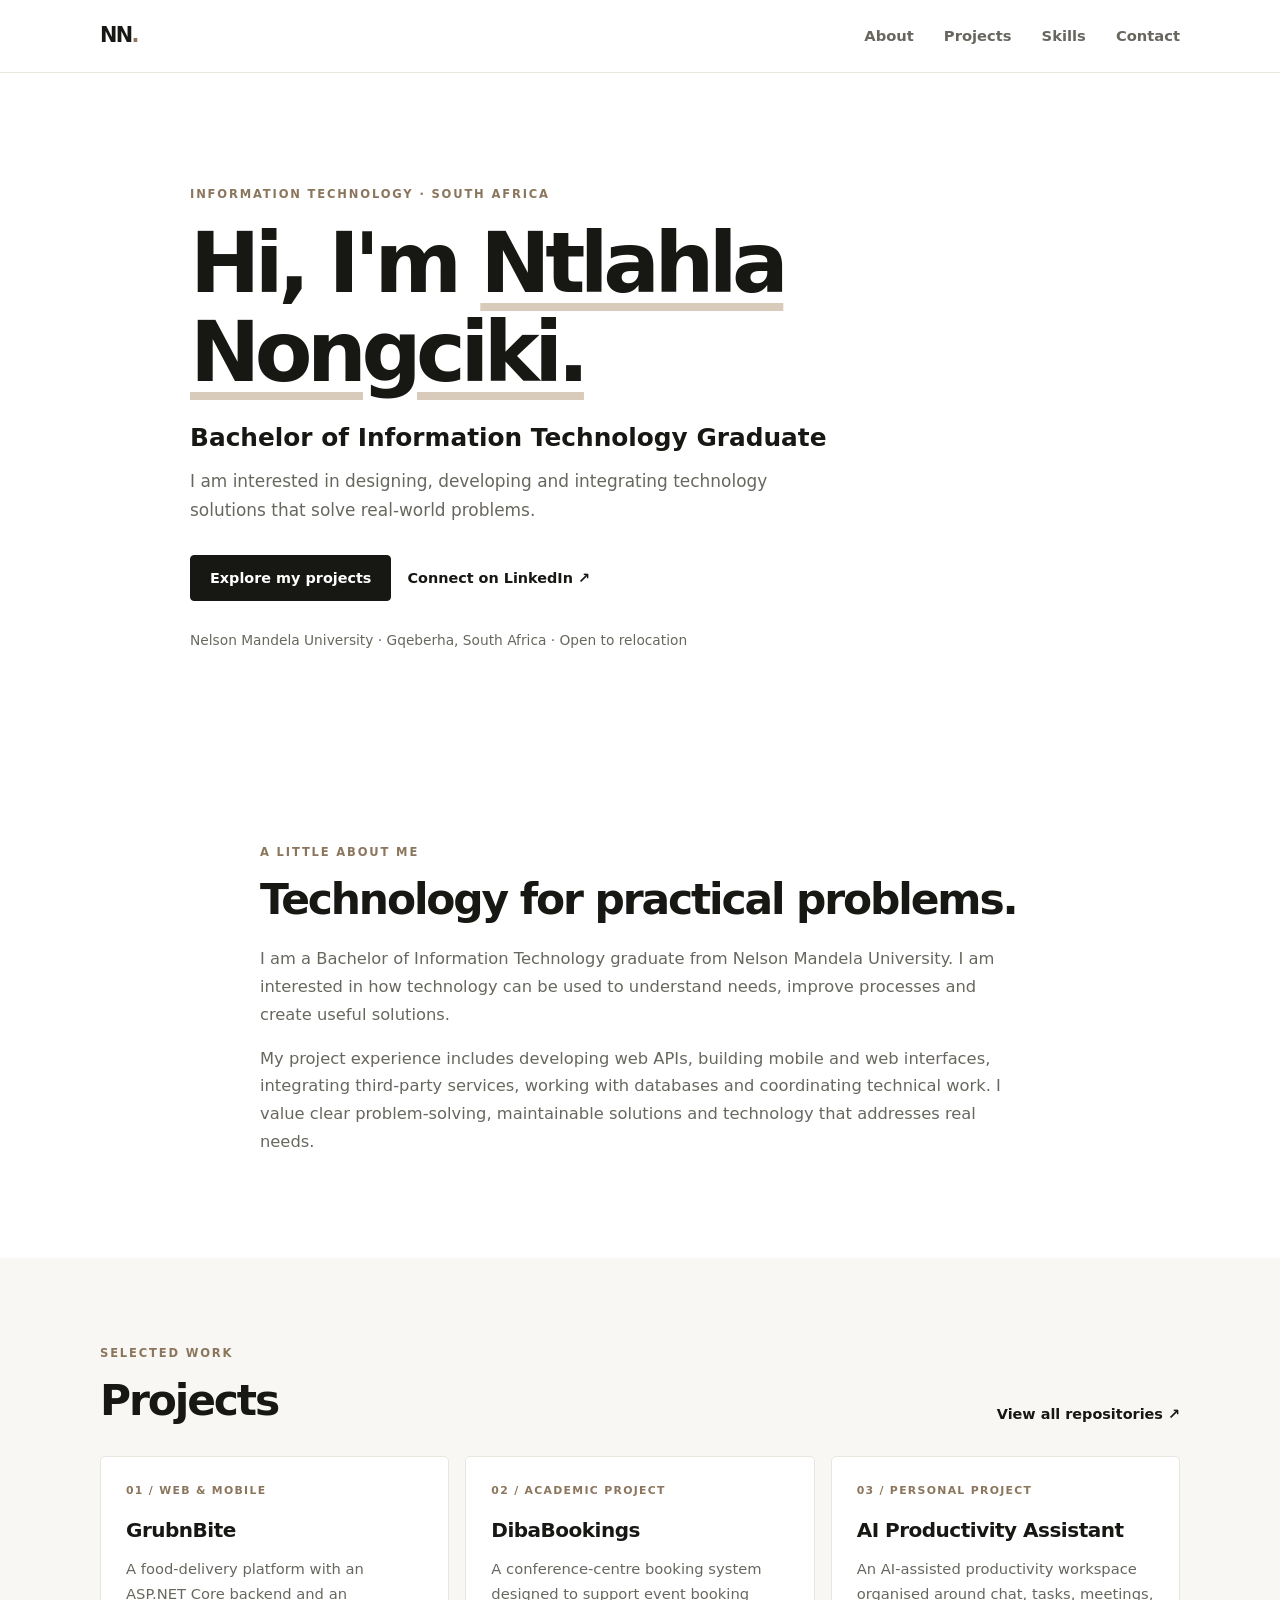
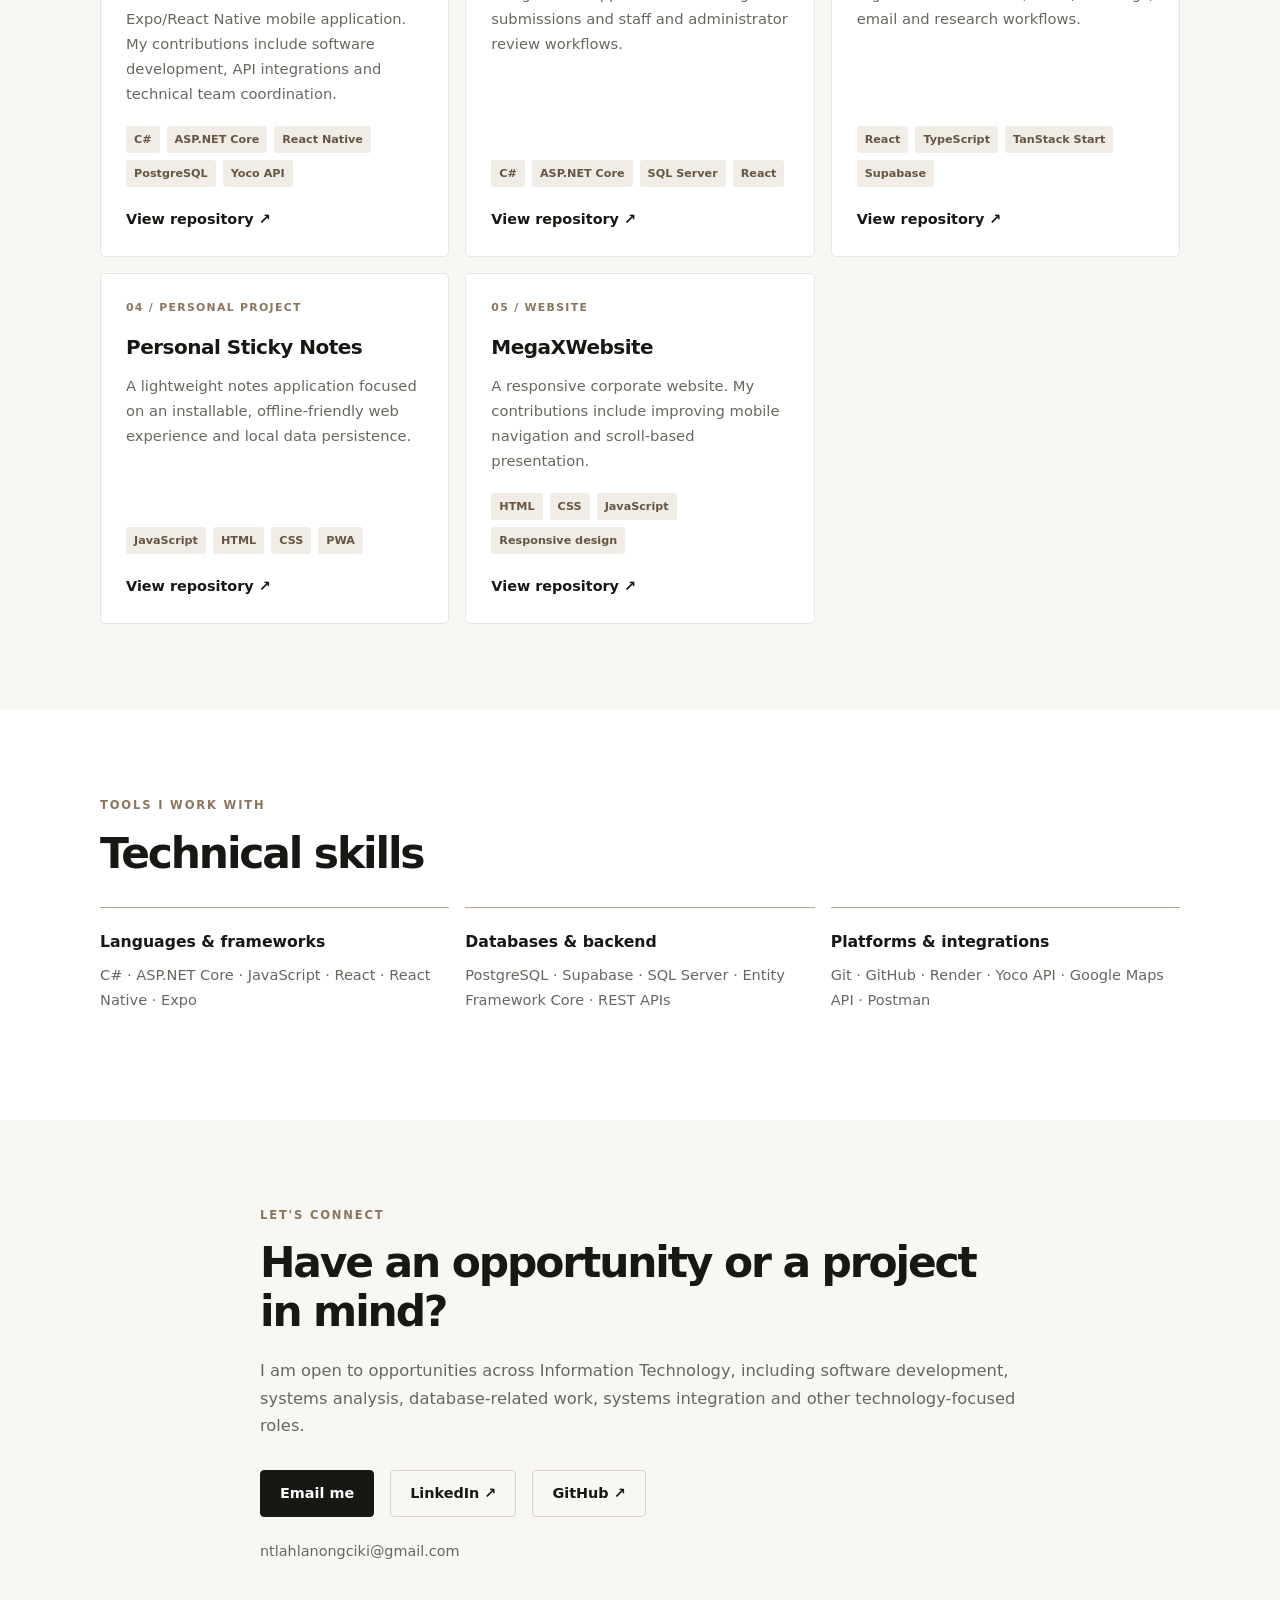
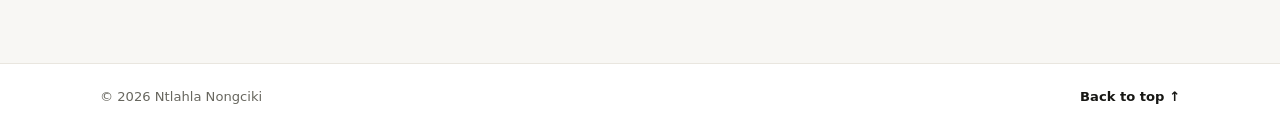
==== commit 84542d5c: "Update portfolio for IT graduate positioning" ====
--- a/index.html
+++ b/index.html
@@ -3,9 +3,9 @@
 <head>
     <meta charset="utf-8">
     <meta name="viewport" content="width=device-width, initial-scale=1">
-    <meta name="description" content="Portfolio of Ntlahla Nongciki, a final-year Bachelor of Information Technology student and aspiring software applications developer.">
+    <meta name="description" content="Portfolio of Ntlahla Nongciki, a Bachelor of Information Technology graduate interested in software development, systems analysis, database management and technology solutions.">
     <meta name="theme-color" content="#ffffff">
-    <title>Ntlahla Nongciki | Software Applications Developer</title>
+    <title>Ntlahla Nongciki | Information Technology Graduate</title>
     <link rel="stylesheet" href="Style.css">
 </head>
 <body>
@@ -24,10 +24,10 @@
     <main>
         <section class="hero" id="home">
             <div class="container hero-content">
-                <p class="eyebrow">SOFTWARE DEVELOPMENT · SOUTH AFRICA</p>
+                <p class="eyebrow">INFORMATION TECHNOLOGY · SOUTH AFRICA</p>
                 <h1>Hi, I'm <span>Ntlahla Nongciki.</span></h1>
-                <h2>Final-year BIT student &amp; aspiring Software Applications Developer</h2>
-                <p class="hero-copy">I build practical software solutions, with a focus on backend development, mobile applications, APIs and database-driven systems.</p>
+                <h2>Bachelor of Information Technology Graduate</h2>
+                <p class="hero-copy">I am interested in designing, developing and integrating technology solutions that solve real-world problems.</p>
                 <div class="hero-actions">
                     <a class="button button-primary" href="#projects">Explore my projects</a>
                     <a class="text-link" href="https://www.linkedin.com/in/ntlahla-nongciki-a1a603303/" target="_blank" rel="noopener noreferrer">Connect on LinkedIn ↗</a>
@@ -39,9 +39,9 @@
         <section class="section about" id="about">
             <div class="container narrow">
                 <p class="eyebrow">A LITTLE ABOUT ME</p>
-                <h2>Turning ideas into useful software.</h2>
-                <p>I am a final-year Bachelor of Information Technology student at Nelson Mandela University. I enjoy taking ideas from requirements through to working applications, especially where backend services, APIs, databases and user-facing experiences come together.</p>
-                <p>My project experience includes developing web APIs, building mobile and web interfaces, integrating third-party services and coordinating technical work. I value clear problem-solving, maintainable code and software that addresses real needs.</p>
+                <h2>Technology for practical problems.</h2>
+                <p>I am a Bachelor of Information Technology graduate from Nelson Mandela University. I am interested in how technology can be used to understand needs, improve processes and create useful solutions.</p>
+                <p>My project experience includes developing web APIs, building mobile and web interfaces, integrating third-party services, working with databases and coordinating technical work. I value clear problem-solving, maintainable solutions and technology that addresses real needs.</p>
             </div>
         </section>
 
@@ -115,7 +115,7 @@
             <div class="container narrow">
                 <p class="eyebrow">LET'S CONNECT</p>
                 <h2>Have an opportunity or a project in mind?</h2>
-                <p>I’m interested in software development internships and junior opportunities where I can contribute, learn and grow as a developer.</p>
+                <p>I am open to opportunities across Information Technology, including software development, systems analysis, database-related work, systems integration and other technology-focused roles.</p>
                 <div class="contact-actions">
                     <a class="button button-primary" href="mailto:ntlahlanongciki@gmail.com">Email me</a>
                     <a class="button button-secondary" href="https://www.linkedin.com/in/ntlahla-nongciki-a1a603303/" target="_blank" rel="noopener noreferrer">LinkedIn ↗</a>
@@ -133,4 +133,4 @@
         </div>
     </footer>
 </body>
-</html>+</html>
--- a/Style.css
+++ b/Style.css
@@ -1,92 +1,97 @@
 :root {
     color-scheme: light;
-    --ink: #172033;
-    --muted: #667085;
-    --surface: #ffffff;
-    --surface-soft: #f4f6fa;
-    --accent: #5b5bd6;
-    --accent-dark: #4545b5;
-    --line: #e5e8ef;
-    --dark: #111827;
-    --radius: 18px;
+    --ink: #171714;
+    --muted: #68675f;
+    --paper: #ffffff;
+    --soft: #f8f7f4;
+    --line: #e9e6df;
+    --accent: #b9a58a;
+    --accent-dark: #8b765d;
+    --accent-wash: #f1ece5;
     font-family: Inter, ui-sans-serif, system-ui, -apple-system, BlinkMacSystemFont, "Segoe UI", sans-serif;
 }
 
 * { box-sizing: border-box; }
-html { scroll-behavior: smooth; scroll-padding-top: 82px; }
-body { margin: 0; background: var(--surface); color: var(--ink); line-height: 1.7; }
+html { scroll-behavior: smooth; scroll-padding-top: 84px; }
+body { margin: 0; background: var(--paper); color: var(--ink); line-height: 1.7; }
 a { color: inherit; }
-.container { width: min(1100px, calc(100% - 40px)); margin-inline: auto; }
-.narrow { max-width: 790px; }
-.site-header { position: sticky; top: 0; z-index: 10; background: rgba(255,255,255,.94); border-bottom: 1px solid var(--line); backdrop-filter: blur(12px); }
-.nav { min-height: 70px; display: flex; align-items: center; justify-content: space-between; gap: 24px; }
-.brand { font-size: 1.35rem; font-weight: 850; letter-spacing: -.08em; text-decoration: none; }
-.brand span { color: var(--accent); }
-.nav-links { display: flex; gap: 28px; }
-.nav-links a { color: var(--muted); font-size: .94rem; font-weight: 650; text-decoration: none; }
-.nav-links a:hover, .text-link:hover, .card-link:hover { color: var(--accent); }
+.container { width: min(1080px, calc(100% - 48px)); margin-inline: auto; }
+.narrow { max-width: 760px; }
 
-.hero { color: #fff; background: radial-gradient(ellipse at 80% 15%, rgba(91,91,214,.35), transparent 38%), var(--dark); padding: 112px 0 100px; }
+.site-header { position: sticky; top: 0; z-index: 10; background: rgba(255,255,255,.96); border-bottom: 1px solid var(--line); }
+.nav { min-height: 72px; display: flex; align-items: center; justify-content: space-between; gap: 24px; }
+.brand { font-size: 1.3rem; font-weight: 850; letter-spacing: -.08em; text-decoration: none; }
+.brand span { color: var(--accent-dark); }
+.nav-links { display: flex; gap: 30px; }
+.nav-links a { color: var(--muted); font-size: .92rem; font-weight: 600; text-decoration: none; transition: color .18s ease; }
+.nav-links a:hover, .text-link:hover, .card-link:hover, .site-footer a:hover { color: var(--accent-dark); }
+
+.hero { padding: 112px 0 104px; background: var(--paper); }
 .hero-content { max-width: 900px; }
-.eyebrow { margin: 0 0 14px; color: var(--accent); font-size: .76rem; font-weight: 800; letter-spacing: .14em; }
-.hero .eyebrow { color: #b7b7ff; }
-.hero h1 { max-width: 850px; margin: 0; font-size: clamp(2.65rem, 7vw, 5.2rem); line-height: 1.08; letter-spacing: -.055em; }
-.hero h1 span { color: #b7b7ff; }
-.hero h2 { max-width: 700px; margin: 22px 0 12px; color: #e1e5ef; font-size: clamp(1.2rem, 3vw, 1.7rem); font-weight: 600; line-height: 1.35; }
-.hero-copy { max-width: 650px; margin: 0; color: #b9c1d0; font-size: 1.08rem; }
-.hero-actions, .contact-actions { display: flex; flex-wrap: wrap; gap: 12px; margin-top: 30px; }
-.button { display: inline-flex; min-height: 46px; align-items: center; justify-content: center; padding: 11px 19px; border: 1px solid transparent; border-radius: 999px; font-size: .92rem; font-weight: 750; text-decoration: none; transition: transform .18s ease, background .18s ease; }
-.button:hover { transform: translateY(-2px); }
-.button-primary { background: var(--accent); color: #fff; }
-.button-primary:hover { background: var(--accent-dark); }
-.button-secondary { border-color: rgba(255,255,255,.28); color: #fff; }
-.button-secondary:hover { background: rgba(255,255,255,.09); }
-.location-note { margin: 28px 0 0; color: #aab3c3; font-size: .88rem; }
+.eyebrow { margin: 0 0 14px; color: var(--accent-dark); font-size: .72rem; font-weight: 800; letter-spacing: .16em; }
+.hero h1 { max-width: 850px; margin: 0; font-size: clamp(2.8rem, 7vw, 5.25rem); line-height: 1.06; letter-spacing: -.065em; }
+.hero h1 span { text-decoration: underline; text-decoration-color: #d8cbbb; text-decoration-thickness: .09em; text-underline-offset: .13em; }
+.hero h2 { max-width: 700px; margin: 24px 0 12px; font-size: clamp(1.15rem, 2.7vw, 1.55rem); font-weight: 600; line-height: 1.4; }
+.hero-copy { max-width: 650px; margin: 0; color: var(--muted); font-size: 1.06rem; }
+.hero-actions, .contact-actions { display: flex; flex-wrap: wrap; align-items: center; gap: 16px; margin-top: 30px; }
+.button { display: inline-flex; min-height: 46px; align-items: center; justify-content: center; padding: 10px 19px; border: 1px solid var(--ink); border-radius: 4px; font-size: .9rem; font-weight: 700; text-decoration: none; transition: background .18s ease, color .18s ease, border-color .18s ease; }
+.button-primary { background: var(--ink); color: #fff; }
+.button-primary:hover { background: var(--accent-dark); border-color: var(--accent-dark); }
+.button-secondary { border-color: #d8d3ca; color: var(--ink); }
+.button-secondary:hover { background: var(--accent-wash); border-color: var(--accent); }
+.text-link, .card-link { color: var(--ink); font-size: .9rem; font-weight: 700; text-decoration: none; }
+.location-note { margin: 28px 0 0; color: var(--muted); font-size: .86rem; }
 
-.section { padding: 88px 0; }
-.section h2 { margin: 0 0 20px; font-size: clamp(2rem, 4vw, 2.8rem); line-height: 1.15; letter-spacing: -.04em; }
-.about p:not(.eyebrow), .contact p:not(.eyebrow) { color: var(--muted); font-size: 1.06rem; }
-.projects { background: var(--surface-soft); }
+.section { padding: 86px 0; }
+.section h2 { margin: 0 0 20px; font-size: clamp(2rem, 4vw, 2.65rem); line-height: 1.15; letter-spacing: -.05em; }
+.about p:not(.eyebrow), .contact p:not(.eyebrow) { color: var(--muted); font-size: 1.02rem; }
+.projects { background: var(--soft); }
 .section-heading { display: flex; align-items: end; justify-content: space-between; gap: 20px; margin-bottom: 30px; }
 .section-heading h2 { margin-bottom: 0; }
-.text-link, .card-link { color: var(--accent-dark); font-weight: 750; text-decoration: none; }
-.project-grid { display: grid; grid-template-columns: repeat(3, minmax(0, 1fr)); gap: 20px; }
-.project-card { display: flex; flex-direction: column; min-height: 100%; padding: 27px; border: 1px solid var(--line); border-radius: var(--radius); background: var(--surface); box-shadow: 0 8px 24px rgba(23,32,51,.035); }
-.project-number { color: var(--accent); font-size: .72rem; font-weight: 850; letter-spacing: .1em; }
-.project-card h3 { margin: 12px 0 8px; font-size: 1.35rem; }
-.project-card p { margin: 0 0 20px; color: var(--muted); font-size: .95rem; }
-.tag-list { display: flex; flex-wrap: wrap; gap: 7px; margin: auto 0 22px; padding: 0; list-style: none; }
-.tag-list li { padding: 5px 9px; border-radius: 999px; background: #f0f0ff; color: #4545a5; font-size: .75rem; font-weight: 700; }
+.project-grid { display: grid; grid-template-columns: repeat(3, minmax(0, 1fr)); gap: 16px; }
+.project-card { display: flex; flex-direction: column; min-height: 100%; padding: 25px; border: 1px solid var(--line); border-radius: 5px; background: var(--paper); }
+.project-number { margin: 0 0 12px; color: var(--accent-dark); font-size: .68rem; font-weight: 800; letter-spacing: .12em; }
+.project-card h3 { margin: 0 0 9px; font-size: 1.25rem; letter-spacing: -.025em; }
+.project-card p:not(.project-number) { margin: 0 0 20px; color: var(--muted); font-size: .92rem; }
+.tag-list { display: flex; flex-wrap: wrap; gap: 7px; margin: auto 0 20px; padding: 0; list-style: none; }
+.tag-list li { padding: 4px 8px; border-radius: 3px; background: var(--accent-wash); color: #665641; font-size: .7rem; font-weight: 650; }
 .card-link { align-self: flex-start; }
-.skills { background: #fff; }
-.skill-groups { display: grid; grid-template-columns: repeat(3, minmax(0, 1fr)); gap: 18px; margin-top: 30px; }
-.skill-group { padding: 22px; border: 1px solid var(--line); border-radius: var(--radius); }
-.skill-group h3 { margin: 0 0 8px; font-size: 1rem; }
-.skill-group p { margin: 0; color: var(--muted); font-size: .94rem; }
-.contact { background: var(--surface-soft); }
-.contact .button-secondary { border-color: #cbd1df; color: var(--ink); }
-.contact .button-secondary:hover { background: #e9ebf5; }
-.site-footer { padding: 22px 0; background: var(--dark); color: #aeb7c7; font-size: .85rem; }
+
+.skills { background: var(--paper); }
+.skill-groups { display: grid; grid-template-columns: repeat(3, minmax(0, 1fr)); gap: 16px; margin-top: 28px; }
+.skill-group { padding: 21px 0; border-top: 1px solid var(--accent); }
+.skill-group h3 { margin: 0 0 8px; font-size: .98rem; }
+.skill-group p { margin: 0; color: var(--muted); font-size: .91rem; }
+
+.contact { background: var(--soft); }
+.contact-email { margin-top: 22px; font-size: .9rem !important; }
+.site-footer { padding: 22px 0; border-top: 1px solid var(--line); background: var(--paper); color: var(--muted); font-size: .82rem; }
 .footer-inner { display: flex; justify-content: space-between; gap: 16px; }
+.site-footer a { color: var(--ink); font-weight: 650; text-decoration: none; }
 
-@media (max-width: 800px) {
-    .project-grid, .skill-groups { grid-template-columns: 1fr 1fr; }
-    .hero { padding: 88px 0 78px; }
+:focus-visible { outline: 2px solid var(--accent-dark); outline-offset: 4px; }
+@media (max-width: 850px) {
+    .project-grid { grid-template-columns: repeat(2, minmax(0, 1fr)); }
+    .hero { padding: 88px 0 82px; }
 }
-@media (max-width: 560px) {
-    .container { width: min(100% - 32px, 1100px); }
-    .nav { min-height: 62px; align-items: flex-start; flex-direction: column; justify-content: center; gap: 2px; padding-block: 10px; }
-    .nav-links { width: 100%; gap: 19px; overflow-x: auto; padding: 4px 0; }
-    .nav-links a { flex: 0 0 auto; font-size: .86rem; }
-    .hero { padding: 72px 0 66px; }
-    .hero h1 { font-size: clamp(2.45rem, 12vw, 3.6rem); }
-    .hero-copy { font-size: 1rem; }
+@media (max-width: 600px) {
+    .container { width: min(100% - 36px, 1080px); }
+    .nav { min-height: 64px; }
+    .nav-links { gap: 17px; }
+    .nav-links a { font-size: .84rem; }
+    .hero { padding: 72px 0 68px; }
+    .hero h1 { font-size: clamp(2.5rem, 12vw, 3.6rem); }
+    .hero-copy { font-size: .98rem; }
     .section { padding: 66px 0; }
     .section-heading { align-items: flex-start; flex-direction: column; }
     .project-grid, .skill-groups { grid-template-columns: 1fr; }
-    .project-card { padding: 23px; }
-    .footer-inner { flex-direction: column; gap: 4px; }
+    .project-card { padding: 22px; }
+    .footer-inner { flex-direction: column; gap: 5px; }
+}
+@media (max-width: 390px) {
+    .nav { align-items: flex-start; flex-direction: column; justify-content: center; gap: 2px; padding-block: 9px; }
+    .nav-links { width: 100%; justify-content: space-between; }
 }
 @media (prefers-reduced-motion: reduce) {
     *, *::before, *::after { scroll-behavior: auto !important; transition-duration: .01ms !important; }
-}
+}
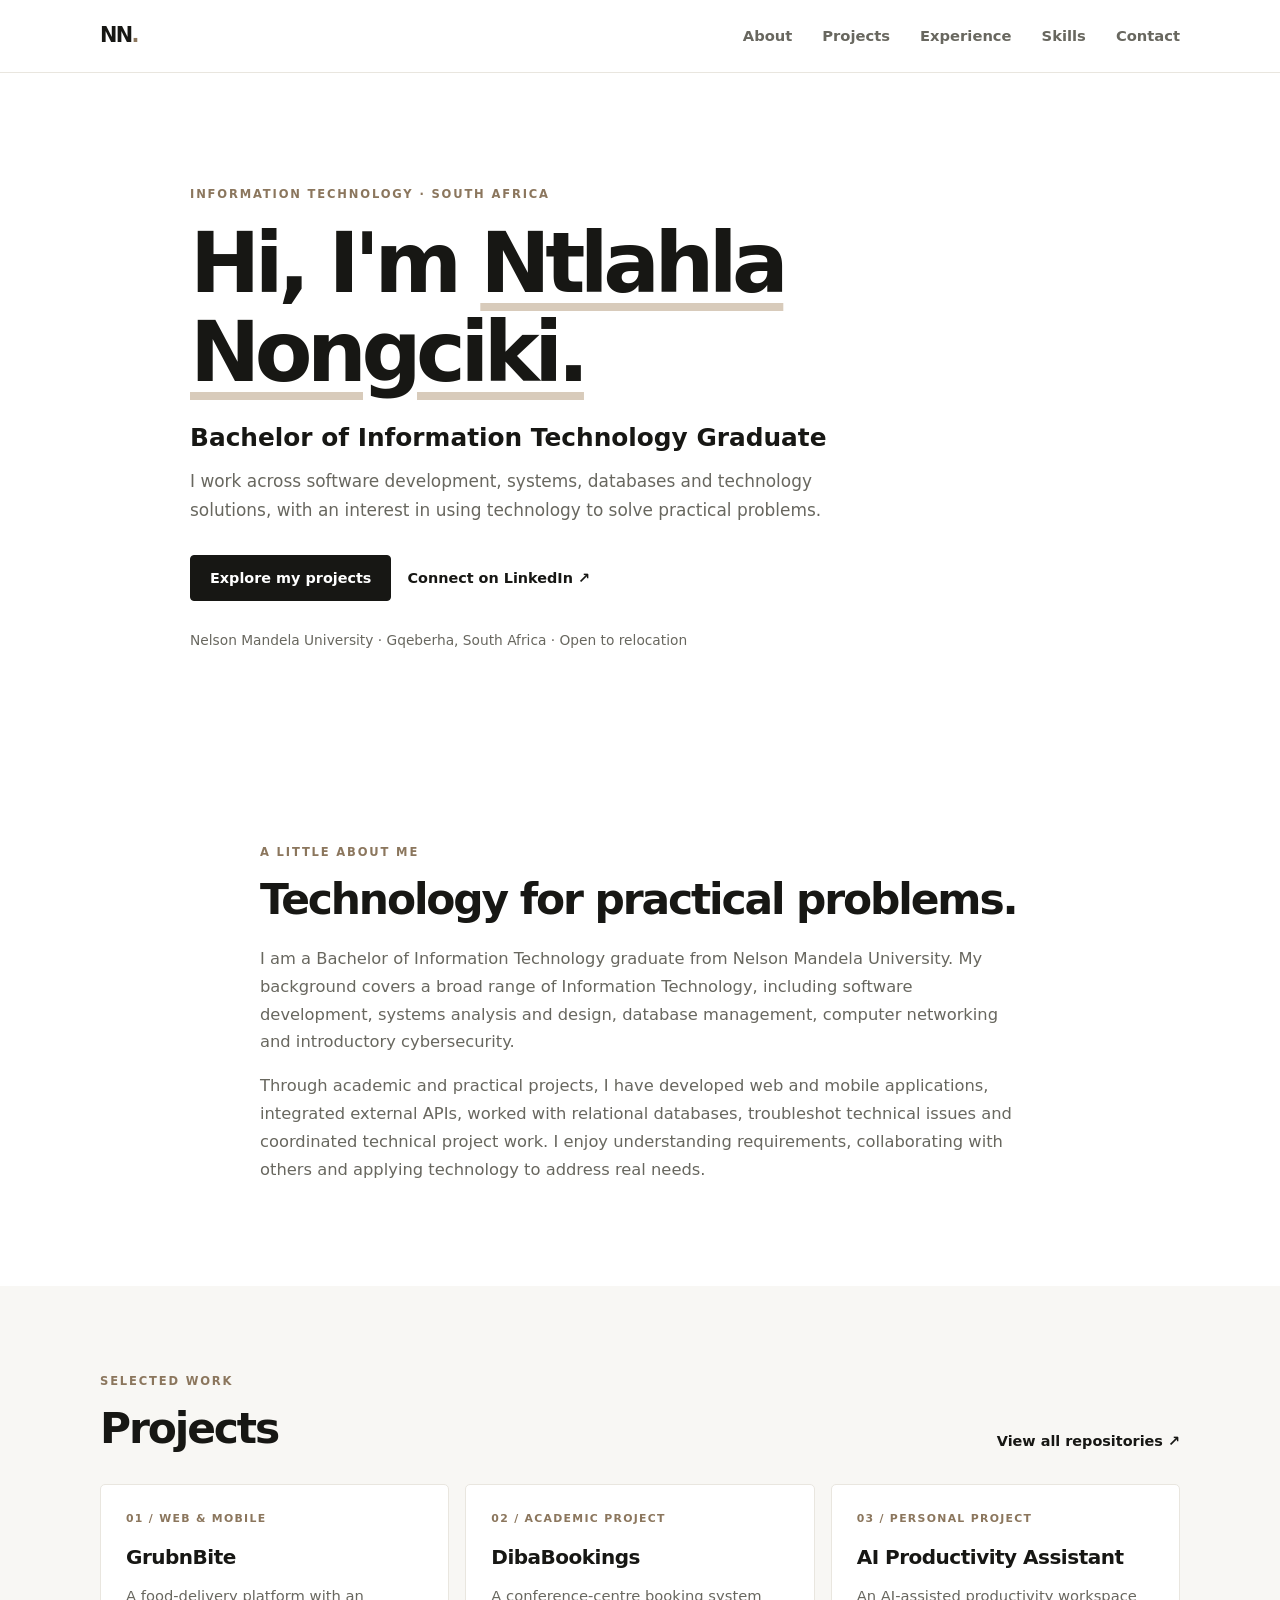
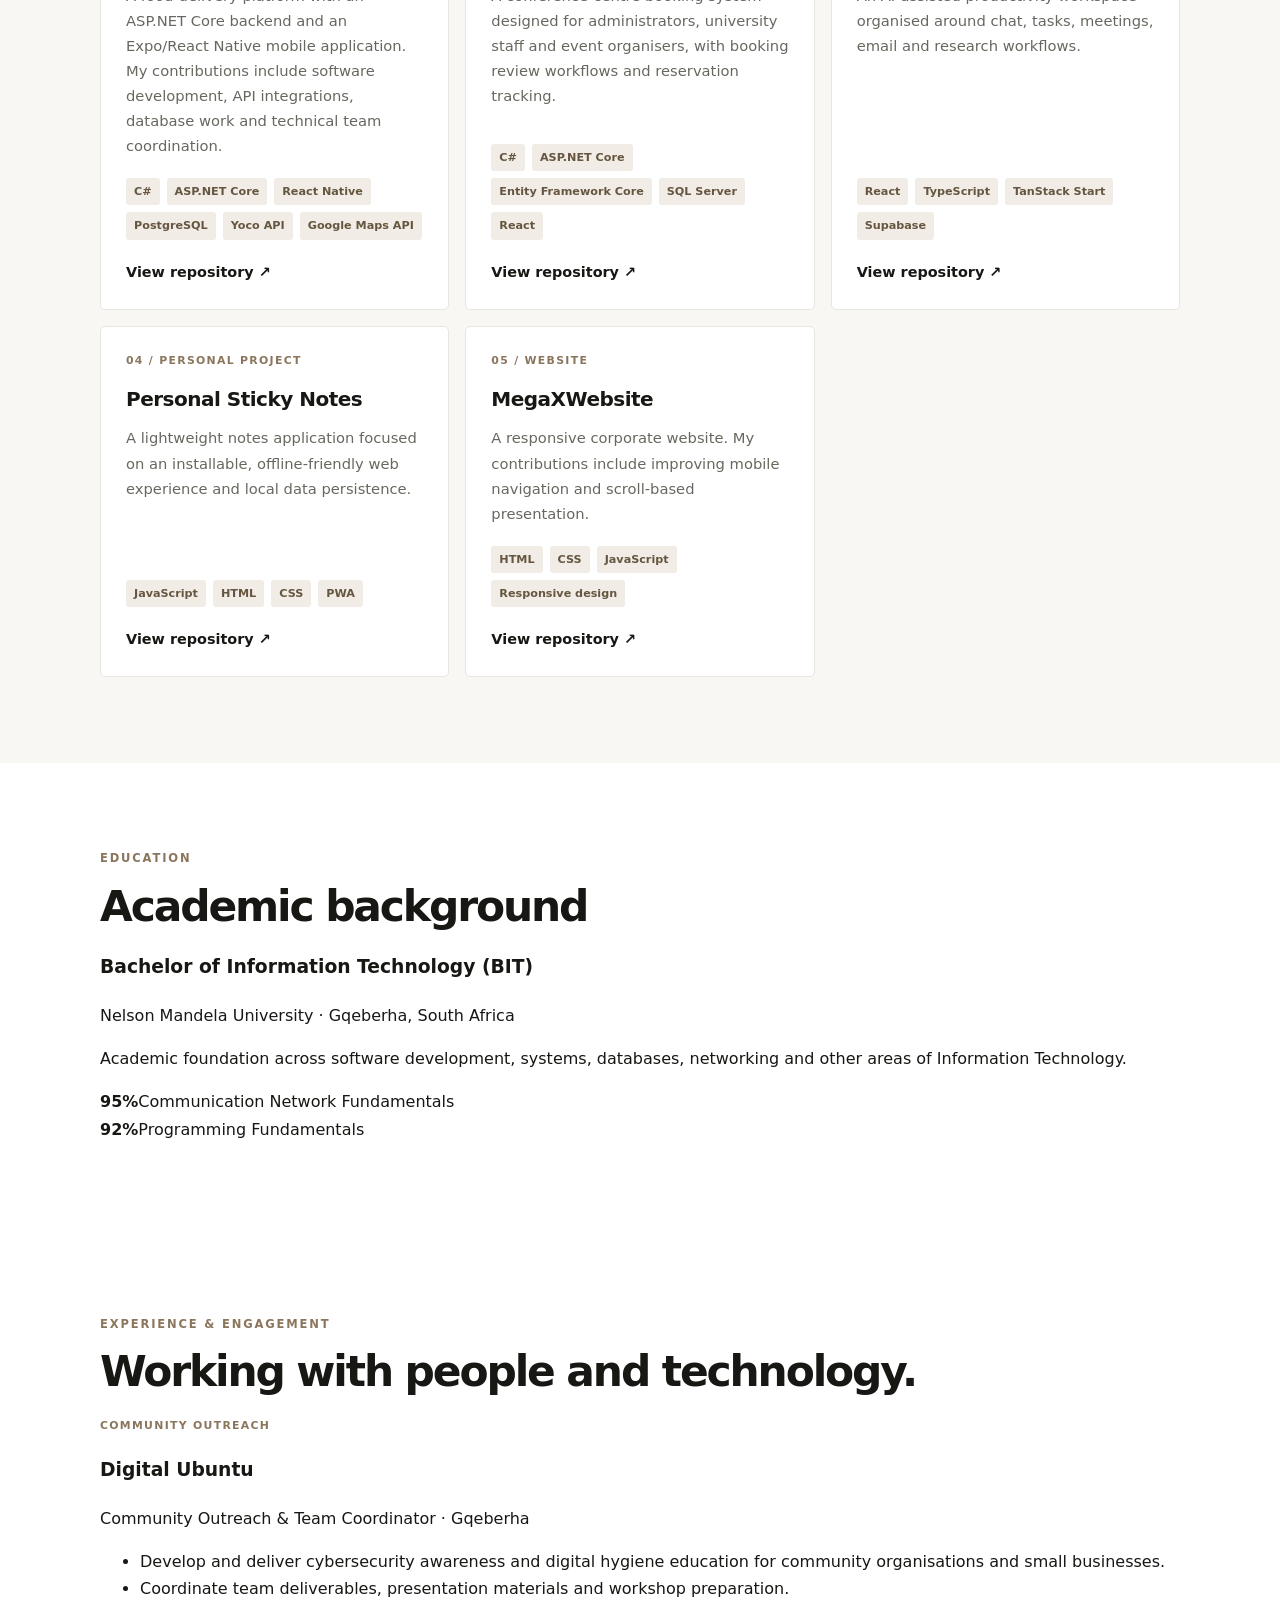
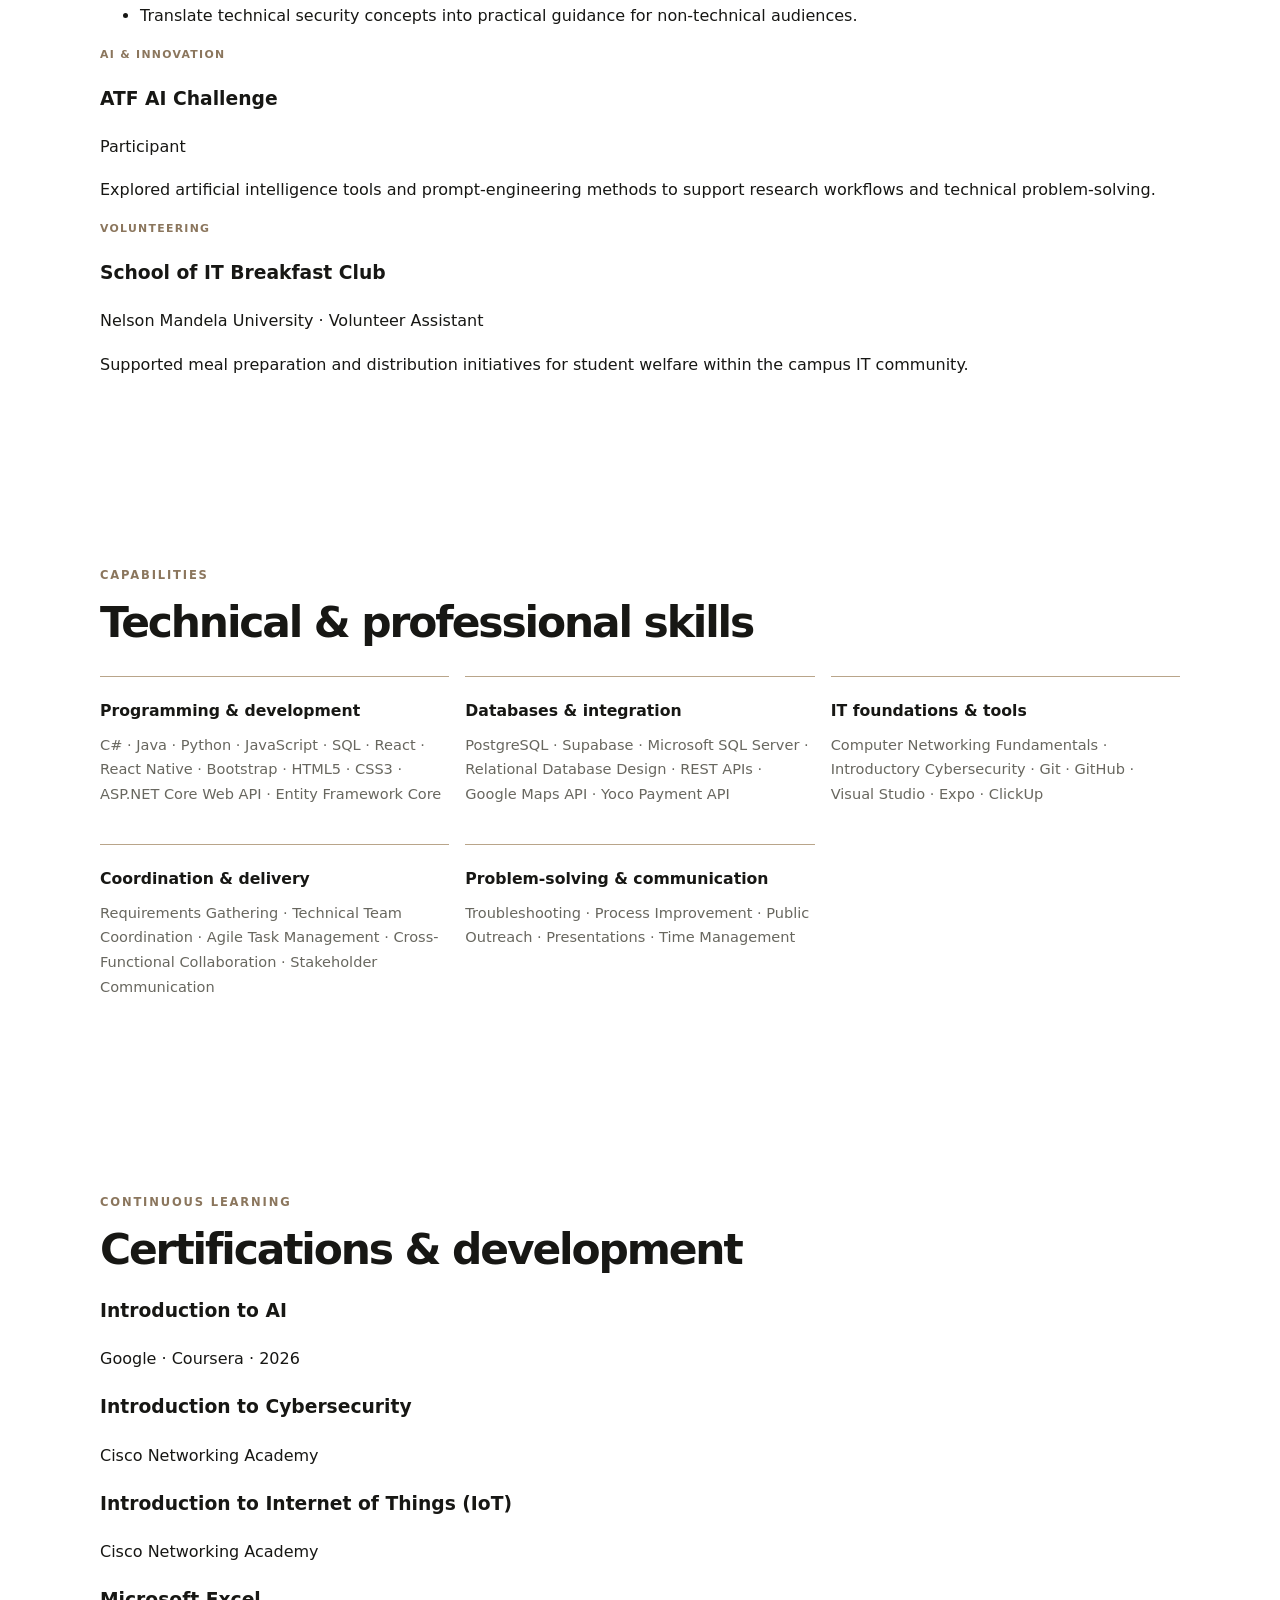
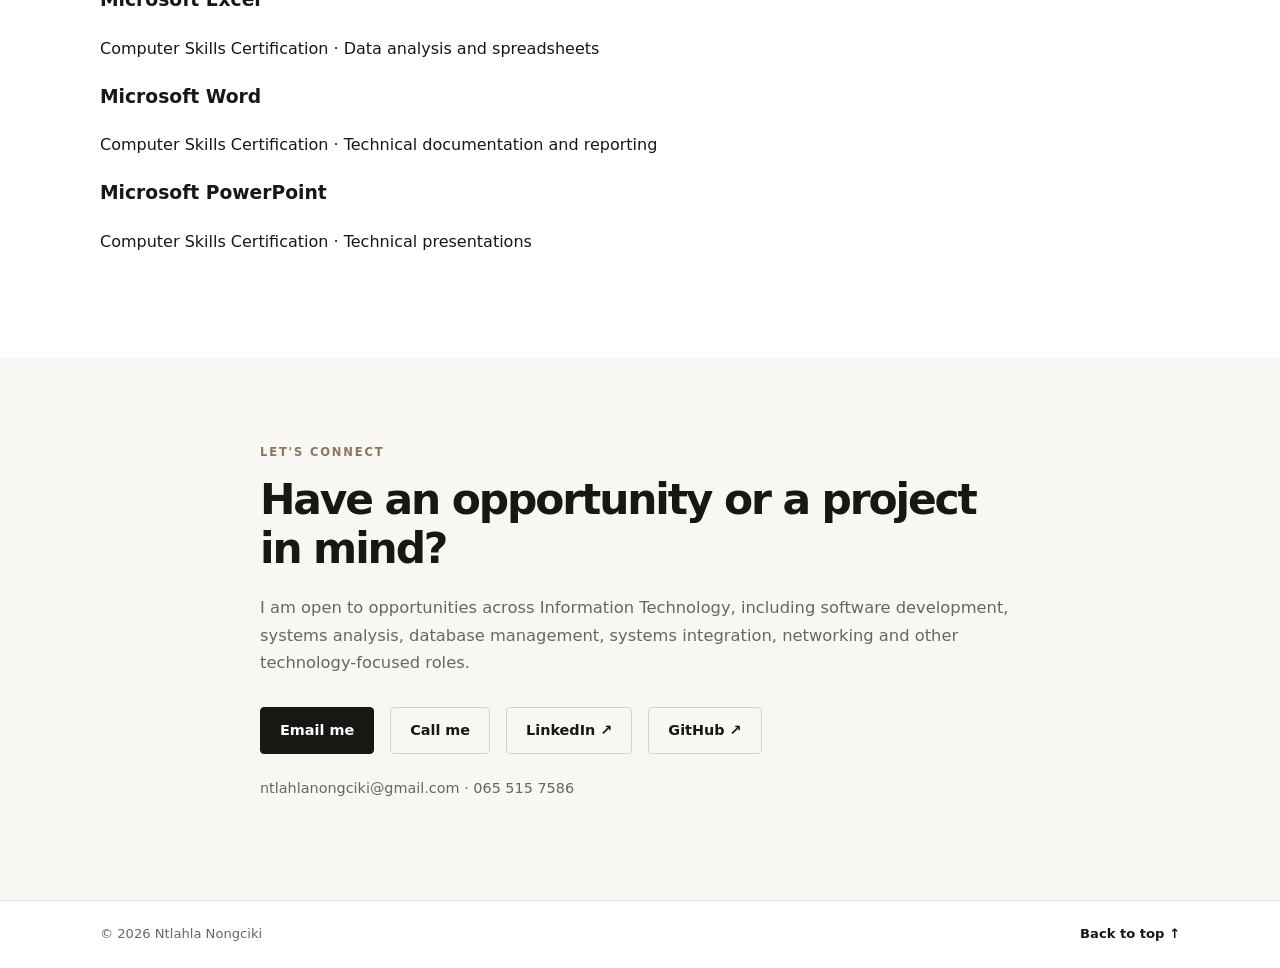
==== commit ff0a6b07: "Expand portfolio with CV experience and education" ====
--- a/index.html
+++ b/index.html
@@ -3,9 +3,9 @@
 <head>
     <meta charset="utf-8">
     <meta name="viewport" content="width=device-width, initial-scale=1">
-    <meta name="description" content="Portfolio of Ntlahla Nongciki, a Bachelor of Information Technology graduate interested in software development, systems analysis, database management and technology solutions.">
+    <meta name="description" content="Portfolio of Ntlahla Nongciki, Bachelor of Information Technology graduate with experience across software development, systems, databases, networking and technology solutions.">
     <meta name="theme-color" content="#ffffff">
-    <title>Ntlahla Nongciki | Information Technology Graduate</title>
+    <title>Ntlahla Nongciki | Information Technology</title>
     <link rel="stylesheet" href="Style.css">
 </head>
 <body>
@@ -15,6 +15,7 @@
             <div class="nav-links">
                 <a href="#about">About</a>
                 <a href="#projects">Projects</a>
+                <a href="#experience">Experience</a>
                 <a href="#skills">Skills</a>
                 <a href="#contact">Contact</a>
             </div>
@@ -27,7 +28,7 @@
                 <p class="eyebrow">INFORMATION TECHNOLOGY · SOUTH AFRICA</p>
                 <h1>Hi, I'm <span>Ntlahla Nongciki.</span></h1>
                 <h2>Bachelor of Information Technology Graduate</h2>
-                <p class="hero-copy">I am interested in designing, developing and integrating technology solutions that solve real-world problems.</p>
+                <p class="hero-copy">I work across software development, systems, databases and technology solutions, with an interest in using technology to solve practical problems.</p>
                 <div class="hero-actions">
                     <a class="button button-primary" href="#projects">Explore my projects</a>
                     <a class="text-link" href="https://www.linkedin.com/in/ntlahla-nongciki-a1a603303/" target="_blank" rel="noopener noreferrer">Connect on LinkedIn ↗</a>
@@ -40,57 +41,44 @@
             <div class="container narrow">
                 <p class="eyebrow">A LITTLE ABOUT ME</p>
                 <h2>Technology for practical problems.</h2>
-                <p>I am a Bachelor of Information Technology graduate from Nelson Mandela University. I am interested in how technology can be used to understand needs, improve processes and create useful solutions.</p>
-                <p>My project experience includes developing web APIs, building mobile and web interfaces, integrating third-party services, working with databases and coordinating technical work. I value clear problem-solving, maintainable solutions and technology that addresses real needs.</p>
+                <p>I am a Bachelor of Information Technology graduate from Nelson Mandela University. My background covers a broad range of Information Technology, including software development, systems analysis and design, database management, computer networking and introductory cybersecurity.</p>
+                <p>Through academic and practical projects, I have developed web and mobile applications, integrated external APIs, worked with relational databases, troubleshot technical issues and coordinated technical project work. I enjoy understanding requirements, collaborating with others and applying technology to address real needs.</p>
             </div>
         </section>
 
         <section class="section projects" id="projects">
             <div class="container">
                 <div class="section-heading">
-                    <div>
-                        <p class="eyebrow">SELECTED WORK</p>
-                        <h2>Projects</h2>
-                    </div>
+                    <div><p class="eyebrow">SELECTED WORK</p><h2>Projects</h2></div>
                     <a class="text-link" href="https://github.com/Ntlahla5408?tab=repositories" target="_blank" rel="noopener noreferrer">View all repositories ↗</a>
                 </div>
-
                 <div class="project-grid">
                     <article class="project-card">
-                        <p class="project-number">01 / WEB &amp; MOBILE</p>
-                        <h3>GrubnBite</h3>
-                        <p>A food-delivery platform with an ASP.NET Core backend and an Expo/React Native mobile application. My contributions include software development, API integrations and technical team coordination.</p>
-                        <ul class="tag-list"><li>C#</li><li>ASP.NET Core</li><li>React Native</li><li>PostgreSQL</li><li>Yoco API</li></ul>
+                        <p class="project-number">01 / WEB &amp; MOBILE</p><h3>GrubnBite</h3>
+                        <p>A food-delivery platform with an ASP.NET Core backend and an Expo/React Native mobile application. My contributions include software development, API integrations, database work and technical team coordination.</p>
+                        <ul class="tag-list"><li>C#</li><li>ASP.NET Core</li><li>React Native</li><li>PostgreSQL</li><li>Yoco API</li><li>Google Maps API</li></ul>
                         <a class="card-link" href="https://github.com/Mega-X-Industries/GrabnBite" target="_blank" rel="noopener noreferrer">View repository ↗</a>
                     </article>
-
                     <article class="project-card">
-                        <p class="project-number">02 / ACADEMIC PROJECT</p>
-                        <h3>DibaBookings</h3>
-                        <p>A conference-centre booking system designed to support event booking submissions and staff and administrator review workflows.</p>
-                        <ul class="tag-list"><li>C#</li><li>ASP.NET Core</li><li>SQL Server</li><li>React</li></ul>
+                        <p class="project-number">02 / ACADEMIC PROJECT</p><h3>DibaBookings</h3>
+                        <p>A conference-centre booking system designed for administrators, university staff and event organisers, with booking review workflows and reservation tracking.</p>
+                        <ul class="tag-list"><li>C#</li><li>ASP.NET Core</li><li>Entity Framework Core</li><li>SQL Server</li><li>React</li></ul>
                         <a class="card-link" href="https://github.com/Ntlahla5408/DibaBookings" target="_blank" rel="noopener noreferrer">View repository ↗</a>
                     </article>
-
                     <article class="project-card">
-                        <p class="project-number">03 / PERSONAL PROJECT</p>
-                        <h3>AI Productivity Assistant</h3>
+                        <p class="project-number">03 / PERSONAL PROJECT</p><h3>AI Productivity Assistant</h3>
                         <p>An AI-assisted productivity workspace organised around chat, tasks, meetings, email and research workflows.</p>
                         <ul class="tag-list"><li>React</li><li>TypeScript</li><li>TanStack Start</li><li>Supabase</li></ul>
                         <a class="card-link" href="https://github.com/Ntlahla5408/ai_productivity_assistant" target="_blank" rel="noopener noreferrer">View repository ↗</a>
                     </article>
-
                     <article class="project-card">
-                        <p class="project-number">04 / PERSONAL PROJECT</p>
-                        <h3>Personal Sticky Notes</h3>
+                        <p class="project-number">04 / PERSONAL PROJECT</p><h3>Personal Sticky Notes</h3>
                         <p>A lightweight notes application focused on an installable, offline-friendly web experience and local data persistence.</p>
                         <ul class="tag-list"><li>JavaScript</li><li>HTML</li><li>CSS</li><li>PWA</li></ul>
                         <a class="card-link" href="https://github.com/Ntlahla5408/Personal_Sticky_Notes" target="_blank" rel="noopener noreferrer">View repository ↗</a>
                     </article>
-
                     <article class="project-card">
-                        <p class="project-number">05 / WEBSITE</p>
-                        <h3>MegaXWebsite</h3>
+                        <p class="project-number">05 / WEBSITE</p><h3>MegaXWebsite</h3>
                         <p>A responsive corporate website. My contributions include improving mobile navigation and scroll-based presentation.</p>
                         <ul class="tag-list"><li>HTML</li><li>CSS</li><li>JavaScript</li><li>Responsive design</li></ul>
                         <a class="card-link" href="https://github.com/Mega-X-Industries/MegaXWebsite" target="_blank" rel="noopener noreferrer">View repository ↗</a>
@@ -99,14 +87,66 @@
             </div>
         </section>
 
+        <section class="section education" id="education">
+            <div class="container">
+                <p class="eyebrow">EDUCATION</p><h2>Academic background</h2>
+                <article class="detail-card">
+                    <div><h3>Bachelor of Information Technology (BIT)</h3><p class="detail-meta">Nelson Mandela University · Gqeberha, South Africa</p></div>
+                    <p>Academic foundation across software development, systems, databases, networking and other areas of Information Technology.</p>
+                    <div class="achievement-list">
+                        <div><strong>95%</strong><span>Communication Network Fundamentals</span></div>
+                        <div><strong>92%</strong><span>Programming Fundamentals</span></div>
+                    </div>
+                </article>
+            </div>
+        </section>
+
+        <section class="section experience" id="experience">
+            <div class="container">
+                <p class="eyebrow">EXPERIENCE &amp; ENGAGEMENT</p><h2>Working with people and technology.</h2>
+                <div class="detail-grid">
+                    <article class="detail-card">
+                        <p class="project-number">COMMUNITY OUTREACH</p><h3>Digital Ubuntu</h3>
+                        <p class="detail-meta">Community Outreach &amp; Team Coordinator · Gqeberha</p>
+                        <ul><li>Develop and deliver cybersecurity awareness and digital hygiene education for community organisations and small businesses.</li><li>Coordinate team deliverables, presentation materials and workshop preparation.</li><li>Translate technical security concepts into practical guidance for non-technical audiences.</li></ul>
+                    </article>
+                    <article class="detail-card">
+                        <p class="project-number">AI &amp; INNOVATION</p><h3>ATF AI Challenge</h3>
+                        <p class="detail-meta">Participant</p>
+                        <p>Explored artificial intelligence tools and prompt-engineering methods to support research workflows and technical problem-solving.</p>
+                    </article>
+                    <article class="detail-card">
+                        <p class="project-number">VOLUNTEERING</p><h3>School of IT Breakfast Club</h3>
+                        <p class="detail-meta">Nelson Mandela University · Volunteer Assistant</p>
+                        <p>Supported meal preparation and distribution initiatives for student welfare within the campus IT community.</p>
+                    </article>
+                </div>
+            </div>
+        </section>
+
         <section class="section skills" id="skills">
             <div class="container">
-                <p class="eyebrow">TOOLS I WORK WITH</p>
-                <h2>Technical skills</h2>
+                <p class="eyebrow">CAPABILITIES</p><h2>Technical &amp; professional skills</h2>
                 <div class="skill-groups">
-                    <div class="skill-group"><h3>Languages &amp; frameworks</h3><p>C# · ASP.NET Core · JavaScript · React · React Native · Expo</p></div>
-                    <div class="skill-group"><h3>Databases &amp; backend</h3><p>PostgreSQL · Supabase · SQL Server · Entity Framework Core · REST APIs</p></div>
-                    <div class="skill-group"><h3>Platforms &amp; integrations</h3><p>Git · GitHub · Render · Yoco API · Google Maps API · Postman</p></div>
+                    <div class="skill-group"><h3>Programming &amp; development</h3><p>C# · Java · Python · JavaScript · SQL · React · React Native · Bootstrap · HTML5 · CSS3 · ASP.NET Core Web API · Entity Framework Core</p></div>
+                    <div class="skill-group"><h3>Databases &amp; integration</h3><p>PostgreSQL · Supabase · Microsoft SQL Server · Relational Database Design · REST APIs · Google Maps API · Yoco Payment API</p></div>
+                    <div class="skill-group"><h3>IT foundations &amp; tools</h3><p>Computer Networking Fundamentals · Introductory Cybersecurity · Git · GitHub · Visual Studio · Expo · ClickUp</p></div>
+                    <div class="skill-group"><h3>Coordination &amp; delivery</h3><p>Requirements Gathering · Technical Team Coordination · Agile Task Management · Cross-Functional Collaboration · Stakeholder Communication</p></div>
+                    <div class="skill-group"><h3>Problem-solving &amp; communication</h3><p>Troubleshooting · Process Improvement · Public Outreach · Presentations · Time Management</p></div>
+                </div>
+            </div>
+        </section>
+
+        <section class="section certifications" id="certifications">
+            <div class="container">
+                <p class="eyebrow">CONTINUOUS LEARNING</p><h2>Certifications &amp; development</h2>
+                <div class="cert-list">
+                    <div><h3>Introduction to AI</h3><p>Google · Coursera · 2026</p></div>
+                    <div><h3>Introduction to Cybersecurity</h3><p>Cisco Networking Academy</p></div>
+                    <div><h3>Introduction to Internet of Things (IoT)</h3><p>Cisco Networking Academy</p></div>
+                    <div><h3>Microsoft Excel</h3><p>Computer Skills Certification · Data analysis and spreadsheets</p></div>
+                    <div><h3>Microsoft Word</h3><p>Computer Skills Certification · Technical documentation and reporting</p></div>
+                    <div><h3>Microsoft PowerPoint</h3><p>Computer Skills Certification · Technical presentations</p></div>
                 </div>
             </div>
         </section>
@@ -115,22 +155,18 @@
             <div class="container narrow">
                 <p class="eyebrow">LET'S CONNECT</p>
                 <h2>Have an opportunity or a project in mind?</h2>
-                <p>I am open to opportunities across Information Technology, including software development, systems analysis, database-related work, systems integration and other technology-focused roles.</p>
+                <p>I am open to opportunities across Information Technology, including software development, systems analysis, database management, systems integration, networking and other technology-focused roles.</p>
                 <div class="contact-actions">
                     <a class="button button-primary" href="mailto:ntlahlanongciki@gmail.com">Email me</a>
+                    <a class="button button-secondary" href="tel:+27655157586">Call me</a>
                     <a class="button button-secondary" href="https://www.linkedin.com/in/ntlahla-nongciki-a1a603303/" target="_blank" rel="noopener noreferrer">LinkedIn ↗</a>
                     <a class="button button-secondary" href="https://github.com/Ntlahla5408" target="_blank" rel="noopener noreferrer">GitHub ↗</a>
                 </div>
-                <p class="contact-email">ntlahlanongciki@gmail.com</p>
+                <p class="contact-email">ntlahlanongciki@gmail.com · 065 515 7586</p>
             </div>
         </section>
     </main>
 
-    <footer class="site-footer">
-        <div class="container footer-inner">
-            <span>© 2026 Ntlahla Nongciki</span>
-            <a href="#home">Back to top ↑</a>
-        </div>
-    </footer>
+    <footer class="site-footer"><div class="container footer-inner"><span>© 2026 Ntlahla Nongciki</span><a href="#home">Back to top ↑</a></div></footer>
 </body>
-</html>
+</html>
